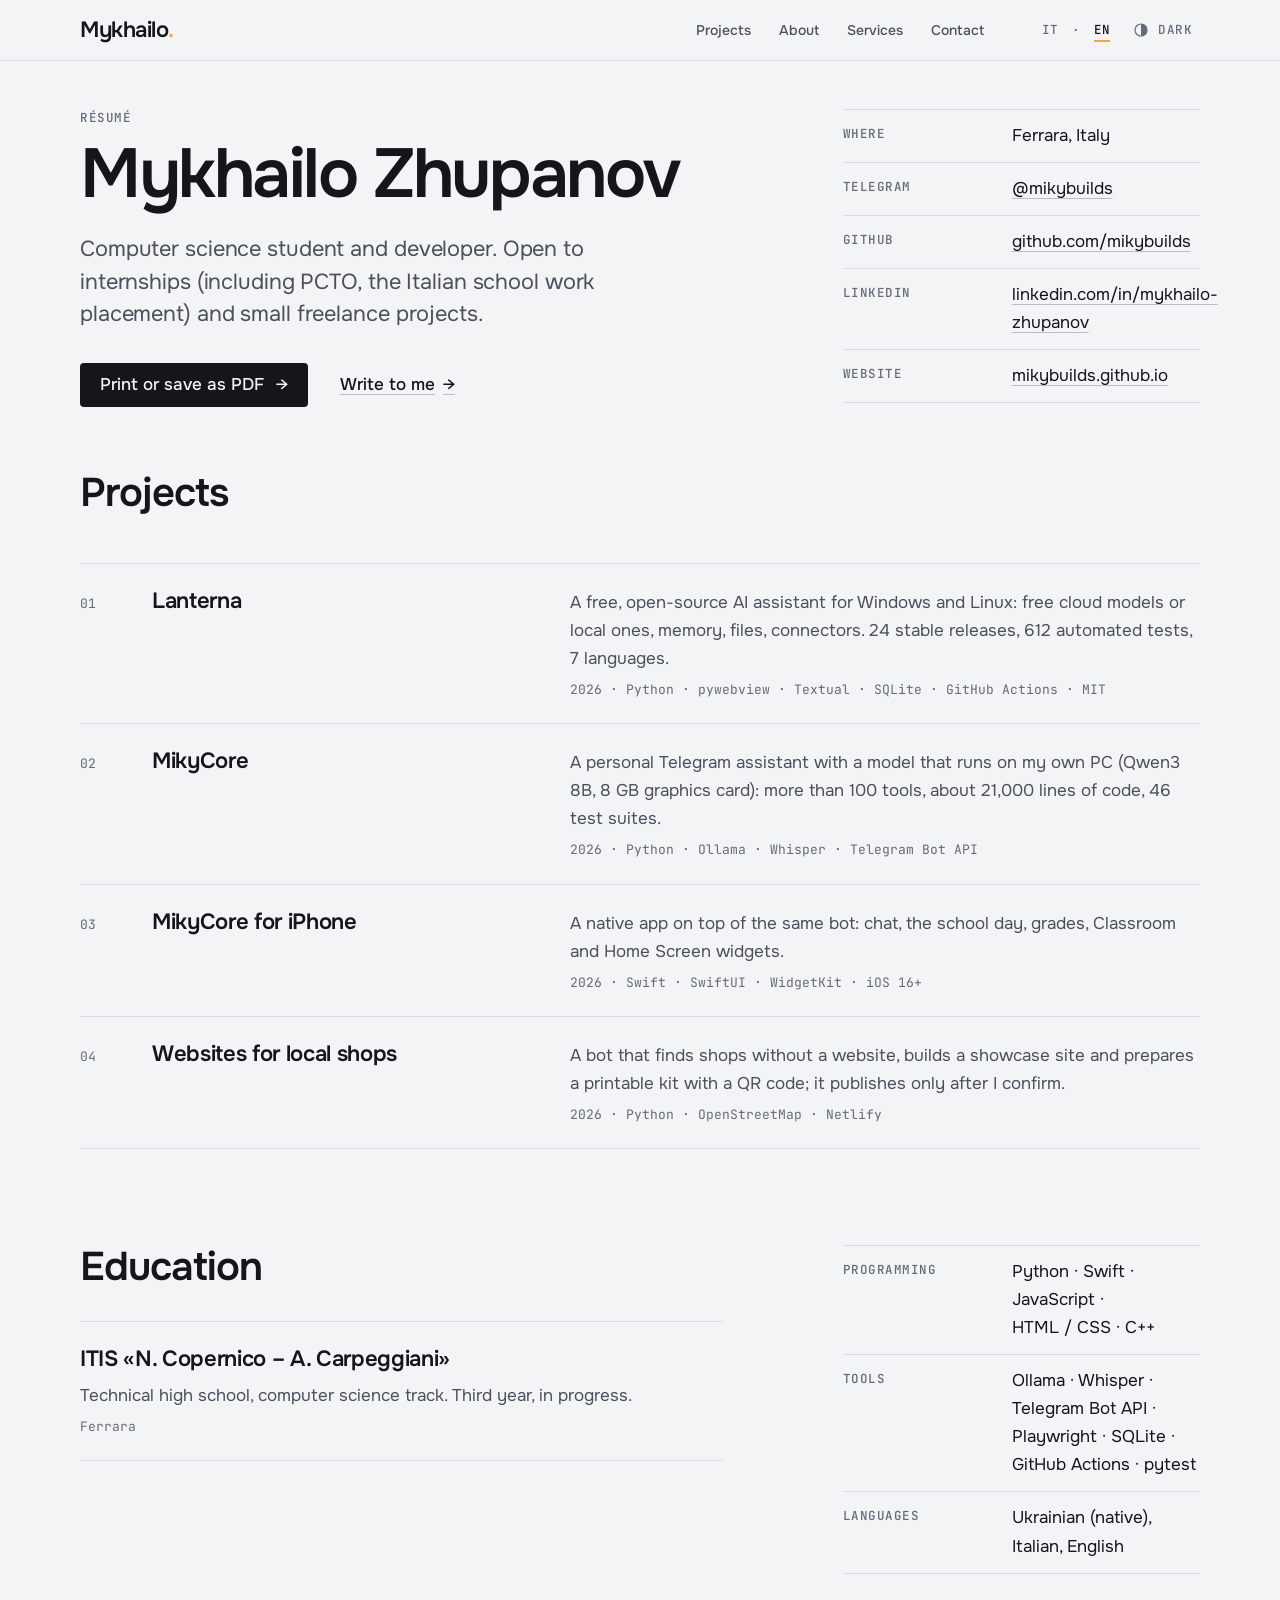
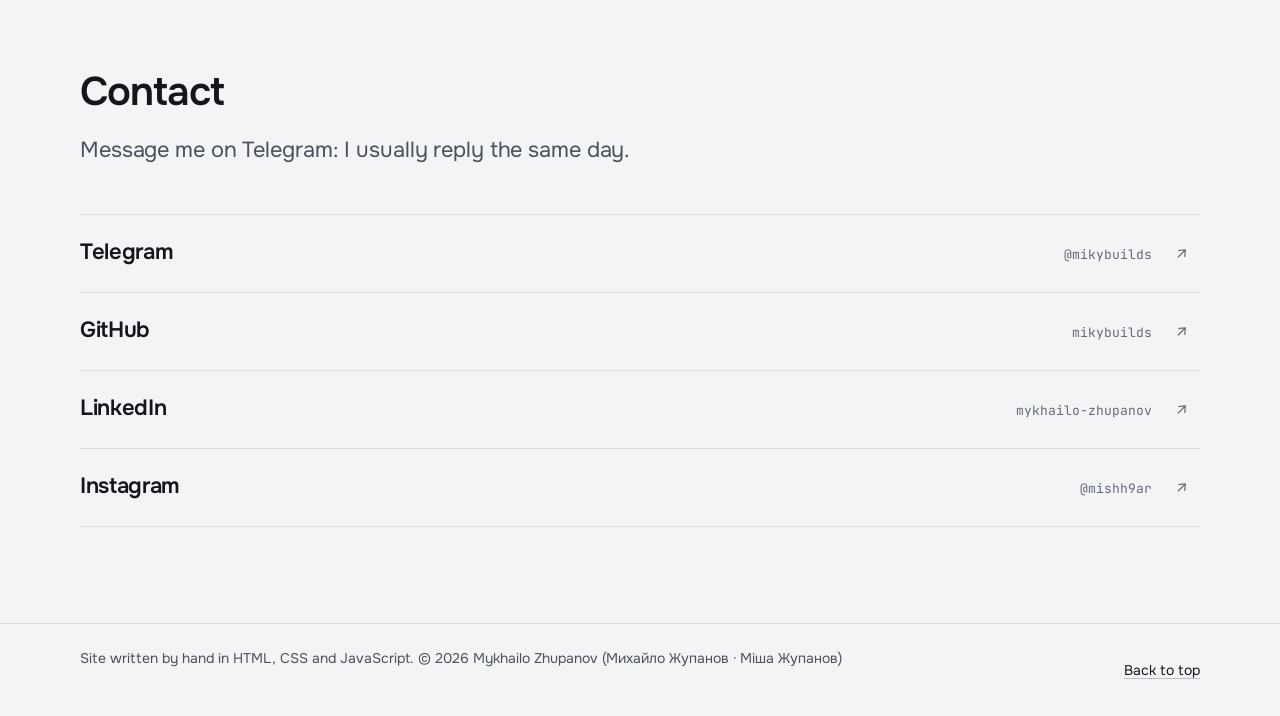
==== cv/index.html @ d5e89e4e "Add CV page and contact form" ====
<!doctype html>
<html lang="it">
<head>
  <meta charset="utf-8">
  <meta name="viewport" content="width=device-width, initial-scale=1">
  <title>Curriculum — Mykhailo Zhupanov</title>
  <meta name="description" content="Curriculum di Mykhailo Zhupanov (Михайло Жупанов): studente di un istituto tecnico (informatica) a Ferrara, sviluppatore di assistenti AI, bot Telegram, app iOS e siti web.">
  <meta name="author" content="Mykhailo Zhupanov (Михайло Жупанов)">
  <meta name="theme-color" content="#F3F4F6">
  <link rel="canonical" href="https://mikybuilds.github.io/cv/">
  <script type="application/ld+json">
  {"@context": "https://schema.org", "@type": "ProfilePage", "url": "https://mikybuilds.github.io/cv/", "mainEntity": {"@type": "Person", "name": "Mykhailo Zhupanov", "alternateName": ["Mikhail Zhupanov", "Misha Zhupanov", "Zhupanov Mykhailo", "Михайло Жупанов", "Міша Жупанов", "Миша Жупанов", "Жупанов Михайло", "mikybuilds"], "url": "https://mikybuilds.github.io/"}}
  </script>
  <meta name="color-scheme" content="light dark">
  <meta property="og:type" content="website">
  <meta property="og:title" content="Curriculum — Mykhailo Zhupanov">
  <meta property="og:description" content="Curriculum di Mykhailo Zhupanov (Михайло Жупанов): studente di un istituto tecnico (informatica) a Ferrara, sviluppatore di assistenti AI, bot Telegram, app iOS e siti web.">
  <meta property="og:image" content="https://mikybuilds.github.io/assets/og.png">
  <meta property="og:url" content="https://mikybuilds.github.io/cv/">
  <link rel="icon" href="data:image/svg+xml,%3Csvg xmlns='http://www.w3.org/2000/svg' viewBox='0 0 64 64'%3E%3Crect width='64' height='64' rx='8' fill='%2314161B'/%3E%3Cpath d='M13 47V18l12 17 12-17v29' fill='none' stroke='%23F3F4F6' stroke-width='6' stroke-linejoin='miter'/%3E%3Ccircle cx='51' cy='45' r='5' fill='%23F2A93B'/%3E%3C/svg%3E">
  <link rel="preconnect" href="https://fonts.googleapis.com">
  <link rel="preconnect" href="https://fonts.gstatic.com" crossorigin>
  <link href="https://fonts.googleapis.com/css2?family=JetBrains+Mono:wght@400;500&family=Onest:wght@400..600&display=swap" rel="stylesheet">
  <link rel="stylesheet" href="/tokens.css?v=22">
  <link rel="stylesheet" href="/base.css?v=22">
  <link rel="stylesheet" href="/components.css?v=22">
  <link rel="stylesheet" href="/pages.css?v=22">
  
  <script>(function(){var d=document.documentElement;d.classList.add("js");try{var t=localStorage.getItem("theme");if(t)d.dataset.theme=t}catch(e){}})();</script>
</head>
<body data-page="cv">
  <a class="skip" href="#main" data-i18n="skip">Vai al contenuto</a>
  

  <header class="site-head"><div class="wrap">
    <a class="brand" href="/">Mykhailo</a>
    <nav class="site-nav" aria-label="Menu">
      <a data-i18n="nav.projects" href="/#projects" data-sec="projects">Progetti</a>
      <a class="hide-m" data-i18n="nav.about" href="/#about" data-sec="about">Chi sono</a>
      <a class="hide-s" data-i18n="nav.services" href="/#services" data-sec="services">Servizi</a>
      <a data-i18n="nav.contact" href="/#contact" data-sec="contact">Contatti</a>
    </nav>
    <div class="tools">
      <div class="lang" role="group" aria-label="Lingua / Language"><button type="button" data-lang="it" aria-pressed="true">IT</button><span aria-hidden="true">·</span><button type="button" data-lang="en" aria-pressed="false">EN</button></div>
      <button id="theme" class="theme-btn" type="button" aria-label="Tema scuro"><svg viewBox="0 0 24 24" aria-hidden="true"><circle cx="12" cy="12" r="8"/><path class="half" d="M12 4a8 8 0 0 1 0 16z"/></svg><span class="t-label">Scuro</span></button>
    </div>
  </div></header>

  <main id="main">

    <section class="pagehead cv-head"><div class="wrap"><div class="split">
      <div class="split-main">
        <p class="label"><span data-i18n="cv.kind">Curriculum</span></p>
        <h1 class="display">Mykhailo Zhupanov</h1>
        <p class="lead" data-i18n="cv.lead">Studente di informatica e sviluppatore. Aperto a stage (anche PCTO) e a piccoli progetti su richiesta.</p>
        <p class="actions"><button class="btn" type="button" data-print><span data-i18n="cv.print">Stampa o salva in PDF</span><span class="arr" aria-hidden="true">→</span></button><a class="more" href="/#contact"><span data-i18n="cv.write">Scrivimi</span><span class="arr" aria-hidden="true">→</span></a></p>
      </div>
      <div class="split-aside"><dl class="facts"><div><dt class="label"><span data-i18n="cv.c1">Dove</span></dt><dd><span data-i18n="cv.c1v">Ferrara, Italia</span></dd></div><div><dt class="label">Telegram</dt><dd><a href="https://t.me/mikybuilds">@mikybuilds</a></dd></div><div><dt class="label">GitHub</dt><dd><a href="https://github.com/mikybuilds">github.com/mikybuilds</a></dd></div><div><dt class="label">LinkedIn</dt><dd><a href="https://www.linkedin.com/in/mykhailo-zhupanov/">linkedin.com/in/mykhailo-zhupanov</a></dd></div><div><dt class="label"><span data-i18n="cv.c5">Sito</span></dt><dd><a href="/">mikybuilds.github.io</a></dd></div></dl></div>
    </div></div></section>
    <section class="sec first" id="cv-projects"><div class="wrap">
      <div class="sec-head"><h2 class="h2" data-i18n="cv.ph">Progetti</h2></div>
      <div class="rows"><div class="row cv-row"><span class="row-no meta">01</span><h3 class="h3"><a href="/projects/lanterna/">Lanterna</a></h3><div class="row-text"><p data-i18n="cv.p1">Assistente AI gratuito e open source per Windows e Linux: modelli cloud gratuiti o locali, memoria, file, connettori. 24 rilasci stabili, 612 test automatici, 7 lingue.</p><p class="meta">2026 · Python · pywebview · Textual · SQLite · GitHub Actions · MIT</p></div></div><div class="row cv-row"><span class="row-no meta">02</span><h3 class="h3"><a href="/projects/mikycore/">MikyCore</a></h3><div class="row-text"><p data-i18n="cv.p2">Assistente personale su Telegram con un modello che gira sul mio PC (Qwen3 8B, scheda video da 8 GB): più di 100 strumenti, circa 21 000 righe di codice, 46 suite di test.</p><p class="meta">2026 · Python · Ollama · Whisper · Telegram Bot API</p></div></div><div class="row cv-row"><span class="row-no meta">03</span><h3 class="h3"><a href="/projects/ios/"><span data-i18n="cv.p3n">MikyCore per iPhone</span></a></h3><div class="row-text"><p data-i18n="cv.p3">App nativa che usa lo stesso bot: chat, giornata di scuola, voti, Classroom e widget sulla schermata Home.</p><p class="meta">2026 · Swift · SwiftUI · WidgetKit · iOS 16+</p></div></div><div class="row cv-row"><span class="row-no meta">04</span><h3 class="h3"><a href="/projects/sites/"><span data-i18n="cv.p4n">Siti per negozi locali</span></a></h3><div class="row-text"><p data-i18n="cv.p4">Un bot che trova attività senza sito, costruisce un sito vetrina e prepara un kit stampabile con codice QR; pubblica solo dopo la mia conferma.</p><p class="meta">2026 · Python · OpenStreetMap · Netlify</p></div></div></div>
    </div></section>
    <section class="sec" id="cv-more"><div class="wrap"><div class="split">
      <div class="split-main">
        <h2 class="h2" data-i18n="cv.eh">Istruzione</h2>
        <div class="rows mt-m">
          <div class="row noindex cv-row cv-edu"><h3 class="h3">ITIS «N. Copernico – A. Carpeggiani»</h3>
            <div class="row-text"><p data-i18n="cv.e1">Istituto tecnico, indirizzo informatica. Terzo anno, in corso.</p><p class="meta">Ferrara</p></div></div>
        </div>
      </div>
      <div class="split-aside">
        <dl class="facts">
          <div><dt class="label"><span data-i18n="cv.s1">Linguaggi</span></dt><dd>Python · Swift · JavaScript · HTML&nbsp;/&nbsp;CSS · C++</dd></div>
          <div><dt class="label"><span data-i18n="cv.s2">Strumenti</span></dt><dd>Ollama · Whisper · Telegram&nbsp;Bot&nbsp;API · Playwright · SQLite · GitHub&nbsp;Actions · pytest</dd></div>
          <div><dt class="label"><span data-i18n="cv.s3">Lingue</span></dt><dd><span data-i18n="cv.s3v">Ucraino (madrelingua), italiano, inglese</span></dd></div>
        </dl>
      </div>
    </div></div></section>
    <section class="sec" id="contact"><div class="wrap">
      <div class="sec-head"><h2 class="h2" data-i18n="ct.title">Contatti</h2><p class="lead" data-i18n="ct.lead">Scrivimi su Telegram: rispondo di solito in giornata.</p></div>
      <div class="contact-list" data-r><a class="contact-row" href="https://t.me/mikybuilds" target="_blank" rel="noopener"><span class="h3">Telegram</span><span class="meta">@mikybuilds</span><span class="arr" aria-hidden="true">↗</span></a><a class="contact-row" href="https://github.com/mikybuilds" target="_blank" rel="noopener"><span class="h3">GitHub</span><span class="meta">mikybuilds</span><span class="arr" aria-hidden="true">↗</span></a><a class="contact-row" href="https://www.linkedin.com/in/mykhailo-zhupanov/" target="_blank" rel="noopener"><span class="h3">LinkedIn</span><span class="meta">mykhailo-zhupanov</span><span class="arr" aria-hidden="true">↗</span></a><a class="contact-row" href="https://www.instagram.com/mishh9ar/" target="_blank" rel="noopener"><span class="h3">Instagram</span><span class="meta">@mishh9ar</span><span class="arr" aria-hidden="true">↗</span></a></div>
    </div></section>
  </main>

  <footer class="site-foot"><div class="wrap">
    <p class="small dim"><span data-i18n="foot">Sito scritto a mano in HTML, CSS e JavaScript.</span> © <span id="year">2026</span> Mykhailo Zhupanov <span lang="uk">(Михайло Жупанов · Міша Жупанов)</span></p>
    <a class="small" href="#main" data-i18n="totop">Torna su</a>
  </div></footer>
  <script>window.PAGE_EN = {"cv.print": "Print or save as PDF", "cv.write": "Write to me", "cv.kind": "Résumé", "cv.c1": "Where", "cv.c1v": "Ferrara, Italy", "cv.c5": "Website", "cv.lead": "Computer science student and developer. Open to internships (including PCTO, the Italian school work placement) and small freelance projects.", "cv.p1": "A free, open-source AI assistant for Windows and Linux: free cloud models or local ones, memory, files, connectors. 24 stable releases, 612 automated tests, 7 languages.", "cv.p2": "A personal Telegram assistant with a model that runs on my own PC (Qwen3 8B, 8 GB graphics card): more than 100 tools, about 21,000 lines of code, 46 test suites.", "cv.p3n": "MikyCore for iPhone", "cv.p3": "A native app on top of the same bot: chat, the school day, grades, Classroom and Home Screen widgets.", "cv.p4n": "Websites for local shops", "cv.p4": "A bot that finds shops without a website, builds a showcase site and prepares a printable kit with a QR code; it publishes only after I confirm.", "cv.ph": "Projects", "cv.eh": "Education", "cv.e1": "Technical high school, computer science track. Third year, in progress.", "cv.s1": "Programming", "cv.s2": "Tools", "cv.s3": "Languages", "cv.s3v": "Ukrainian (native), Italian, English", "cv.row": "CV", "cv.rowm": "one page, printable", "ct.lead": "Message me on Telegram: I usually reply the same day.", "ct.title": "Contact", "_title": "Résumé — Mykhailo Zhupanov", "_desc": "Résumé of Mykhailo Zhupanov: high-school computer science student in Ferrara, Italy; builds AI assistants, Telegram bots, iOS apps and websites.", "skip": "Skip to content", "nav.projects": "Projects", "nav.about": "About", "nav.services": "Services", "nav.contact": "Contact", "foot": "Site written by hand in HTML, CSS and JavaScript.", "totop": "Back to top"};</script>
  <script src="/site.js?v=22"></script>
</body>
</html>
---- tokens.css ----
/* Design tokens. The only place with raw colours and sizes. Rules: DESIGN_RULES.md sections 2-5, 8. */
:root {
  /* surfaces */
  --bg: #F3F4F6;
  --bg-2: #ECEEF1;
  --surface: #FFFFFF;
  /* lines */
  --line: #D9DCE2;
  --line-2: #B9BEC8;
  /* text */
  --ink: #14161B;
  --ink-2: #4A505C;
  --ink-3: #646B78;
  /* accent: amber */
  --accent: #F2A93B;
  --accent-ink: #8F5600;
  --on-accent: #14161B;
  /* states */
  --ok: #1F7A4D;
  --err: #B3261E;
  --focus: 0 0 0 2px var(--bg), 0 0 0 4px var(--ink);
  --sel: color-mix(in srgb, var(--accent) 35%, transparent);
  --frame-line: var(--line);

  /* type */
  --font-sans: "Onest", system-ui, -apple-system, "Segoe UI", Roboto, sans-serif;
  --font-mono: "JetBrains Mono", ui-monospace, "Cascadia Code", Consolas, monospace;

  /* spacing (4px base) */
  --s1: 4px; --s2: 8px; --s3: 12px; --s4: 16px; --s5: 24px; --s6: 32px; --s7: 48px; --s8: 64px; --s9: 96px; --s10: 128px;
  --gut: clamp(20px, 5vw, 48px);
  --wrap: 1120px;

  /* radii: only these two (plus 50% for the status dot) */
  --r-1: 4px;
  --r-2: 8px;

  /* motion */
  --t-fast: 120ms;
  --t-base: 200ms;
  --t-slow: 360ms;
  --ease: cubic-bezier(0.2, 0.7, 0.2, 1);

  color-scheme: light;
}

:root[data-theme="dark"] {
  --bg: #111317; --bg-2: #171A1F; --surface: #1B1F25;
  --line: #272B33; --line-2: #3A404B;
  --ink: #E8EAEE; --ink-2: #B2B8C2; --ink-3: #8A919E;
  --accent: #F5B544; --accent-ink: #F5B544; --on-accent: #14161B;
  --ok: #5FD5A0; --err: #FF8A80;
  --frame-line: var(--line-2);
  color-scheme: dark;
}
@media (prefers-color-scheme: dark) {
  :root:not([data-theme="light"]) {
    --bg: #111317; --bg-2: #171A1F; --surface: #1B1F25;
    --line: #272B33; --line-2: #3A404B;
    --ink: #E8EAEE; --ink-2: #B2B8C2; --ink-3: #8A919E;
    --accent: #F5B544; --accent-ink: #F5B544; --on-accent: #14161B;
    --ok: #5FD5A0; --err: #FF8A80;
    --frame-line: var(--line-2);
    color-scheme: dark;
  }
}
---- base.css ----
/* Reset, type scale, links, focus, selection, page transitions. Uses tokens.css only. */
@view-transition { navigation: auto; }
::view-transition-old(root), ::view-transition-new(root) { animation-duration: var(--t-base); animation-timing-function: var(--ease); }

*, *::before, *::after { box-sizing: border-box; }
html { -webkit-text-size-adjust: 100%; text-size-adjust: 100%; scroll-padding-top: 76px; }
body { margin: 0; background: var(--bg); color: var(--ink); font: 400 17px/1.65 var(--font-sans); -webkit-font-smoothing: antialiased; text-rendering: optimizeLegibility; overflow-x: clip; }
img, svg { max-width: 100%; }
h1, h2, h3, h4, p, dl, dd, ol, ul, figure { margin: 0; }
ol, ul { padding: 0; list-style: none; }
button { font: inherit; color: inherit; background: none; border: 0; padding: 0; cursor: pointer; }
::selection { background: var(--sel); }

a { color: inherit; text-decoration: underline; text-decoration-thickness: 1px; text-underline-offset: 0.22em; text-decoration-color: var(--line-2); transition: text-decoration-color var(--t-fast), text-decoration-thickness var(--t-fast), color var(--t-fast); }
a:hover { color: var(--accent-ink); text-decoration-thickness: 2px; text-decoration-color: currentColor; }
:focus-visible { outline: none; box-shadow: var(--focus); border-radius: var(--r-1); }
.skip { position: absolute; left: -999px; top: var(--s2); z-index: 60; background: var(--ink); color: var(--bg); padding: var(--s2) var(--s4); border-radius: var(--r-1); }
.skip:focus { left: var(--s3); }

/* type scale (the only sizes) */
.display { font: 600 clamp(40px, 5.4vw, 72px)/1.02 var(--font-sans); letter-spacing: -0.035em; text-wrap: balance; }
.h2 { font: 600 clamp(28px, 3.2vw, 40px)/1.1 var(--font-sans); letter-spacing: -0.025em; text-wrap: balance; }
.h3 { font: 600 22px/1.25 var(--font-sans); letter-spacing: -0.015em; }
.lead { font: 400 clamp(19px, 1.7vw, 22px)/1.5 var(--font-sans); letter-spacing: -0.005em; color: var(--ink-2); max-width: 40ch; text-wrap: pretty; }
.lead.wide { max-width: 56ch; }
.body { max-width: 64ch; text-wrap: pretty; }
.body + .body { margin-top: var(--s4); }
.small { font-size: 14px; line-height: 1.5; }
.label { font: 500 12.5px/1.4 var(--font-mono); letter-spacing: 0.04em; text-transform: uppercase; color: var(--ink-3); }
.meta { font: 400 13px/1.4 var(--font-mono); color: var(--ink-3); }
.dim { color: var(--ink-2); }
.num { font-variant-numeric: tabular-nums; }

@media (prefers-reduced-motion: no-preference) { html { scroll-behavior: smooth; } }
@media (prefers-reduced-motion: reduce) {
  *, *::before, *::after { animation-duration: 0.01ms !important; animation-iteration-count: 1 !important; transition-duration: 0.01ms !important; scroll-behavior: auto !important; }
  ::view-transition-group(*), ::view-transition-old(*), ::view-transition-new(*) { animation: none !important; }
}
---- components.css ----
/* Components. Radii 4/8 only, no shadows, no gradients, no blur. Rules: DESIGN_RULES.md section 6. */

/* ---------- layout ---------- */
.wrap { max-width: calc(var(--wrap) + 2 * var(--gut)); margin-inline: auto; padding-inline: var(--gut); }
.grid { display: grid; grid-template-columns: repeat(12, minmax(0, 1fr)); column-gap: 24px; }
.sec { padding-top: var(--s9); }
.sec:last-of-type { padding-bottom: var(--s9); }
.sec-head { display: grid; gap: var(--s3); margin-bottom: var(--s7); justify-items: start; }
.sec-head .lead { margin-top: var(--s2); }
.sec-head.tight { margin-bottom: var(--s6); }

/* ---------- site header (one component on every page) ---------- */
.site-head { position: sticky; top: 0; z-index: 30; background: var(--bg); border-bottom: 1px solid var(--line); }
.site-head .wrap { display: flex; align-items: center; gap: var(--s6); height: 60px; }
.brand { display: inline-flex; align-items: center; min-height: 44px; font: 600 22px/1 var(--font-sans); letter-spacing: -0.02em; text-decoration: none; color: var(--ink); }
.brand::after { content: "."; color: var(--accent); }
.brand:hover { color: var(--ink); text-decoration: none; }
.site-nav { display: flex; gap: var(--s1); margin-left: auto; }
.site-nav a { position: relative; display: flex; align-items: center; height: 60px; padding: 0 var(--s3); font: 500 14px/1 var(--font-sans); color: var(--ink-2); text-decoration: none; transition: color var(--t-fast); border-radius: 0; }
.site-nav a::after { content: ""; position: absolute; left: 0; right: 0; bottom: 0; height: 2px; background: transparent; transition: background-color var(--t-fast); }
.site-nav a:hover, .site-nav a[aria-current] { color: var(--ink); }
.site-nav a[aria-current]::after { background: var(--accent); }
.tools { display: flex; align-items: center; }
.lang { display: flex; align-items: center; font: 500 12.5px/1 var(--font-mono); letter-spacing: 0.04em; color: var(--ink-3); }
.lang button { min-height: 44px; min-width: 44px; padding: 0 var(--s2); color: var(--ink-3); text-transform: uppercase; text-underline-offset: 0.45em; }
.lang button:hover { color: var(--ink); }
.lang button[aria-pressed="true"] { color: var(--ink); text-decoration: underline; text-decoration-thickness: 2px; text-decoration-color: var(--accent); }
.theme-btn { display: inline-flex; align-items: center; justify-content: center; gap: var(--s2); min-height: 44px; min-width: 44px; padding: 0 var(--s2); font: 500 12.5px/1 var(--font-mono); letter-spacing: 0.04em; text-transform: uppercase; color: var(--ink-3); }
.theme-btn:hover { color: var(--ink); }
.theme-btn svg { width: 18px; height: 18px; fill: none; stroke: currentColor; stroke-width: 1.6; }
.theme-btn svg .half { fill: currentColor; stroke: none; }
.theme-btn .t-label { display: none; }

/* ---------- buttons and links ---------- */
.btn { display: inline-flex; align-items: center; gap: var(--s3); min-height: 44px; padding: 0 20px; border-radius: var(--r-1); background: var(--ink); color: var(--bg); font: 500 17px/1 var(--font-sans); text-decoration: none; transition: opacity var(--t-fast); }
.btn:hover { color: var(--bg); opacity: 0.88; text-decoration: none; }
.btn .arr, .more .arr { display: inline-block; transition: transform var(--t-fast) var(--ease); }
.btn:hover .arr, .more:hover .arr { transform: translateX(4px); }
.more { display: inline-flex; align-items: center; gap: var(--s2); min-height: 44px; font-weight: 500; }
.actions { display: flex; flex-wrap: wrap; align-items: center; gap: var(--s2) var(--s6); }

/* ---------- index table (projects, related projects) ---------- */
.index-row { display: grid; grid-template-columns: 48px minmax(0, 1.05fr) minmax(0, 2fr) minmax(0, 1.1fr) 120px; column-gap: var(--s5); align-items: baseline; }
.index { margin-top: var(--s4); }
.index-row { position: relative; padding: var(--s5) 0; border-top: 1px solid var(--line); color: inherit; text-decoration: none; }
.index-row:last-child { border-bottom: 1px solid var(--line); }
.index-row:hover { color: inherit; text-decoration: none; }
/* the hover background sits under the whole row (its own stacking context), so no text can end up behind it */
.index-row, .contact-row { isolation: isolate; }
.index-row::before, .contact-row::before { content: ""; position: absolute; z-index: -1; inset: -1px calc(-1 * var(--s4)) 0; background: var(--bg-2); opacity: 0; transition: opacity var(--t-fast); }
.index-row:hover::before, .index-row:focus-visible::before, .contact-row:hover::before, .contact-row:focus-visible::before { opacity: 1; }
.row-title { view-transition-class: none; }
.row-desc { color: var(--ink-2); }
.row-meta { display: contents; }
.row-s { display: flex; align-items: baseline; justify-content: space-between; gap: var(--s3); }
.row-s .arr, .contact-row .arr { display: inline-block; color: var(--ink-3); transition: transform var(--t-fast) var(--ease), color var(--t-fast); }
.index-row:hover .arr, .contact-row:hover .arr { transform: translateX(4px); color: var(--ink); }
.dot { display: inline-block; width: 8px; height: 8px; border-radius: 50%; background: var(--accent); margin-right: var(--s2); vertical-align: 1px; }

/* ruled rows: services, features, process notes */
.rows { border-bottom: 1px solid var(--line); }
.row { display: grid; grid-template-columns: 48px minmax(0, 1fr) minmax(0, 1.6fr); column-gap: var(--s5); align-items: baseline; padding: var(--s5) 0; border-top: 1px solid var(--line); }
.row .row-text { color: var(--ink-2); }
.row.noindex { grid-template-columns: minmax(0, 1fr) minmax(0, 1.6fr); }

/* facts: label / value, one hairline per row */
.facts { border-bottom: 1px solid var(--line); }
.facts > div { display: grid; grid-template-columns: minmax(0, 9em) minmax(0, 1fr); gap: var(--s4); padding: var(--s3) 0; border-top: 1px solid var(--line); }
.facts dt { padding-top: 3px; }
.facts dd { margin: 0; }
.facts dd .num { font-weight: 500; }

/* numbered steps */
.steps { display: grid; grid-template-columns: repeat(3, minmax(0, 1fr)); gap: var(--s5); counter-reset: st; }
.steps.four { grid-template-columns: repeat(4, minmax(0, 1fr)); }
.steps li { counter-increment: st; border-top: 1px solid var(--ink); padding-top: var(--s4); }
.steps li::before { content: "0" counter(st); display: block; margin-bottom: var(--s3); font: 500 12.5px/1 var(--font-mono); letter-spacing: 0.04em; color: var(--ink-3); }
.steps b { display: block; margin-bottom: var(--s2); font: 600 22px/1.25 var(--font-sans); letter-spacing: -0.015em; }
.steps span { display: block; color: var(--ink-2); font-size: 14px; line-height: 1.5; }

/* ---------- figures: flat, hairline frame, numbered caption ---------- */
.figure { display: block; }
.frame { border: 1px solid var(--frame-line); border-radius: var(--r-2); overflow: hidden; background: var(--surface); }
.frame > img { display: block; width: 100%; height: auto; }
.figure figcaption { margin-top: var(--s3); }

/* a real app screen shown flat (390 x 844 design px, scaled) */
.shot { --k: 0.62; position: relative; flex: none; width: calc(390px * var(--k)); height: calc(844px * var(--k)); border: 1px solid var(--frame-line); border-radius: var(--r-2); overflow: hidden; background: var(--surface); }
.shot .screen { position: absolute; left: 0; top: 0; width: 390px; height: 844px; transform: scale(var(--k)); transform-origin: 0 0; overflow: hidden; }
.screen { --display: var(--font-sans); --body: var(--font-sans); font-family: var(--font-sans); -webkit-text-size-adjust: none; text-size-adjust: none; }
.strip { display: flex; gap: var(--s5); overflow-x: auto; padding-bottom: var(--s4); scroll-snap-type: x proximity; scrollbar-width: thin; scrollbar-color: var(--line-2) transparent; }
.strip figure { flex: none; scroll-snap-align: start; }
.strip figcaption { max-width: calc(390px * var(--k, 0.62)); }
.strip figcaption b { display: block; margin-bottom: var(--s1); color: var(--ink); font: 600 14px/1.3 var(--font-sans); }

/* screenshot viewer */
.tabs { display: flex; flex-wrap: wrap; gap: var(--s5); margin-bottom: var(--s4); border-bottom: 1px solid var(--line); }
.tabs button { margin-bottom: -1px; min-height: 44px; min-width: 44px; padding: 2px 0 0; font: 500 12.5px/1 var(--font-mono); letter-spacing: 0.04em; text-transform: uppercase; color: var(--ink-3); border-bottom: 2px solid transparent; transition: color var(--t-fast), border-color var(--t-fast); border-radius: 0; }
.tabs button:hover { color: var(--ink); }
.tabs button[aria-selected="true"] { color: var(--ink); border-bottom-color: var(--accent); }
.stack { position: relative; aspect-ratio: 1120 / 760; background: var(--surface); }
.stack .pane { position: absolute; inset: 0; opacity: 0; transition: opacity var(--t-base) var(--ease); }
.stack .pane.on { opacity: 1; }
.stack img { position: absolute; inset: 0; width: 100%; height: 100%; object-fit: contain; }
/* the app's own screenshots follow the site theme: light shots on the light page, dark on the dark one */
.t-dark { display: none; }
:root[data-theme="dark"] .t-dark { display: block; }
:root[data-theme="dark"] .t-light { display: none; }
@media (prefers-color-scheme: dark) {
  :root:not([data-theme="light"]) .t-dark { display: block; }
  :root:not([data-theme="light"]) .t-light { display: none; }
}
.v-cap[hidden] { display: none; }

/* release log: version, date, title */
.rel { border-bottom: 1px solid var(--line); }
.rel-row { display: grid; grid-template-columns: 88px 112px minmax(0, 1fr); column-gap: var(--s5); align-items: baseline; padding: var(--s3) 0; border-top: 1px solid var(--line); }
.rel-row .meta:first-child { color: var(--ink); }

/* command blocks */
.code { position: relative; min-height: 48px; border: 1px solid var(--line); border-radius: var(--r-1); background: var(--surface); }
.code + .code { margin-top: var(--s3); }
.code code { display: block; padding: 11px 96px 11px var(--s4); font: 400 13px/1.6 var(--font-mono); white-space: pre-wrap; word-break: break-all; color: var(--ink); }
.code button { position: absolute; top: 1px; right: 1px; min-height: 44px; padding: 0 var(--s3); font: 500 12.5px/1 var(--font-mono); letter-spacing: 0.04em; text-transform: uppercase; color: var(--ink-3); }
.code button:hover { color: var(--ink); }
.code button .c-b { display: none; }
.code button.ok { color: var(--ok); }
.code button.ok .c-a { display: none; }
.code button.ok .c-b { display: inline; }

/* form: labels always visible, 44 px fields */
.form { display: grid; gap: var(--s4); max-width: 640px; margin-top: var(--s8); }
.form .h3 { margin-bottom: var(--s2); }
.field { display: grid; gap: var(--s2); }
.field input, .field textarea { width: 100%; min-height: 44px; padding: 10px var(--s3); border: 1px solid var(--line-2); border-radius: var(--r-1); background: var(--surface); color: var(--ink); font: 400 17px/1.5 var(--font-sans); }
.field textarea { resize: vertical; min-height: 140px; }
.field input:focus-visible, .field textarea:focus-visible { box-shadow: var(--focus); }
.field.bad input, .field.bad textarea { border-color: var(--err); }
.field-err { color: var(--err); }
.form .hp { position: absolute; left: -9999px; width: 1px; height: 1px; opacity: 0; }
.form-note.ok { color: var(--ok); }
.form-note.err { color: var(--err); }
.btn[disabled] { opacity: 0.45; cursor: not-allowed; }

/* contact rows */
.contact-list { border-bottom: 1px solid var(--line); }
.contact-row { position: relative; display: grid; grid-template-columns: minmax(0, 1fr) auto 24px; column-gap: var(--s5); align-items: baseline; padding: var(--s5) 0; border-top: 1px solid var(--line); color: inherit; text-decoration: none; }
.contact-row:hover { color: inherit; text-decoration: none; }

/* project index with a fixed plate: the table on the left, one specimen plate on the right (wide screens) */
.index-layout { display: block; margin-top: var(--s4); }
.index-layout .index { margin-top: 0; }
.stage { display: none; }
.plate { margin: 0; }
.plate-frame { container-type: size; position: relative; aspect-ratio: 4 / 5; display: grid; place-items: center; border: 1px solid var(--frame-line); border-radius: var(--r-2); background: var(--bg-2); overflow: hidden; }
.plate-frame img { grid-area: 1 / 1; display: block; border: 1px solid var(--frame-line); border-radius: var(--r-1); background: var(--surface); clip-path: inset(100% 0 0 0); }
.plate-frame img.portrait { height: calc(100cqh - 56px); width: auto; }
.plate-frame img.landscape { width: calc(100cqw - 56px); height: auto; }
.plate-frame img.cur, .plate-frame img.leaving { clip-path: inset(0); }
.plate-frame img.cur { z-index: 2; }
.plate-frame img.leaving { z-index: 1; }
.plate figcaption { display: flex; justify-content: space-between; gap: var(--s4); margin-top: var(--s3); }
.index-row.active::after { content: ""; position: absolute; left: calc(-1 * var(--s4)); top: -1px; bottom: 0; width: 2px; background: var(--accent); }

/* footer */
.site-foot { border-top: 1px solid var(--line); padding: var(--s5) 0; }
.site-foot a { display: inline-flex; align-items: center; min-height: 44px; }
.site-foot .wrap { display: flex; flex-wrap: wrap; justify-content: space-between; gap: var(--s3) var(--s5); }

/* ---------- motion ---------- */
.js [data-r] { opacity: 0; transform: translateY(8px); transition: opacity var(--t-slow) var(--ease) var(--d, 0ms), transform var(--t-slow) var(--ease) var(--d, 0ms); }
.js [data-r].in { opacity: 1; transform: none; }
.js .display:not(.ready) { visibility: hidden; animation: failshow 0s 2s forwards; }
@keyframes failshow { to { visibility: visible; } }
.wm { display: inline-block; overflow: hidden; vertical-align: top; padding-bottom: 0.14em; margin-bottom: -0.14em; }
.w { display: inline-block; transform: translateY(110%); animation: wordup var(--t-slow) var(--ease) forwards; animation-delay: calc(var(--i) * 25ms); }
@keyframes wordup { to { transform: none; } }

/* ---------- responsive ---------- */
@media (min-width: 760px) {
  .theme-btn .t-label { display: inline; }
}
@media (min-width: 1100px) {
  .index-layout { display: grid; grid-template-columns: repeat(12, minmax(0, 1fr)); column-gap: 24px; align-items: start; }
  .index-layout .index { grid-column: 1 / 9; }
  .stage { display: block; grid-column: 9 / 13; position: sticky; top: 92px; }
  .index-layout .index-row { grid-template-columns: 40px minmax(0, 0.85fr) minmax(0, 1.7fr); grid-template-areas: "n t d" "n t m"; row-gap: var(--s2); }
  .index-layout .row-no { grid-area: n; } .index-layout .row-title { grid-area: t; } .index-layout .row-desc { grid-area: d; }
  .index-layout .row-meta { grid-area: m; display: flex; flex-wrap: wrap; align-items: baseline; gap: var(--s2) var(--s4); }
  .index-layout .row-k { display: block; }
  .index-layout .row-s { justify-content: flex-start; gap: var(--s4); }
}
@media (max-width: 1099px) {
  .index-row { grid-template-columns: 48px minmax(0, 1fr) minmax(0, 2fr); grid-template-areas: "n t d" "n t s"; row-gap: var(--s2); }
  .index-row .row-no { grid-area: n; } .row-title { grid-area: t; } .row-desc { grid-area: d; } .row-k { display: none; } .row-s { grid-area: s; justify-content: flex-start; gap: var(--s5); }
  .steps.four { grid-template-columns: repeat(2, minmax(0, 1fr)); }
}
@media (max-width: 759px) {
  .sec { padding-top: var(--s8); }
  .sec:last-of-type { padding-bottom: var(--s8); }
  .sec-head { margin-bottom: var(--s6); }
  .site-head .wrap { gap: var(--s3); }
  .brand { font-size: 17px; }
  .site-nav { gap: 0; }
  .site-nav a { padding: 0 var(--s2); }
  .site-nav .hide-m { display: none; }
  .lang button { min-width: 32px; padding: 0 var(--s1); }
  .theme-btn { min-width: 40px; padding: 0 var(--s1); }
  .index-row { grid-template-columns: 32px minmax(0, 1fr); grid-template-areas: "n t" ". d" ". m"; padding: var(--s4) 0; }
  .row-meta { grid-area: m; display: flex; flex-wrap: wrap; gap: var(--s2) var(--s4); }
  .row-k { display: block; }
  .row-s { justify-content: flex-start; }
  .row-s .arr { display: none; }
  .row { grid-template-columns: 32px minmax(0, 1fr); padding: var(--s4) 0; row-gap: var(--s2); }
  .row .row-text { grid-column: 2; }
  .row.noindex { grid-template-columns: minmax(0, 1fr); }
  .row.noindex .row-text { grid-column: 1; }
  .steps, .steps.four { grid-template-columns: 1fr; }
  .facts > div { grid-template-columns: 1fr; gap: var(--s1); }
  .contact-row { grid-template-columns: minmax(0, 1fr) 24px; row-gap: var(--s1); padding: var(--s4) 0; }
  .contact-row .meta { grid-column: 1; grid-row: 2; }
  .contact-row .arr { grid-column: 2; grid-row: 1; }
  .tabs { gap: var(--s4); }
  .rel-row { grid-template-columns: auto minmax(0, 1fr); row-gap: var(--s1); }
  .rel-row .rel-t { grid-column: 1 / -1; }
  .code code { padding-right: var(--s4); padding-bottom: 52px; }
  .code button { top: auto; bottom: 1px; }
}
@media (max-width: 479px) {
  .site-nav .hide-s { display: none; }
  /* four tab names don't fit one row in Italian: two columns, each tab on its own hairline, instead of one orphaned tab */
  .tabs { display: grid; grid-template-columns: repeat(2, minmax(0, 1fr)); gap: 0 var(--s4); border-bottom: 0; }
  .tabs button { margin-bottom: 0; padding: 2px 0 1px; text-align: left; border-bottom: 1px solid var(--line); }
  .tabs button[aria-selected="true"] { padding-bottom: 0; border-bottom-width: 2px; }
}
@media (max-width: 379px) {
  .site-head .wrap { gap: var(--s2); }
  .site-nav a { padding: 0 6px; }
}
@media (hover: none) {
  .index-row:hover::before, .contact-row:hover::before { opacity: 0; }
}
@media (prefers-reduced-motion: reduce) {
  .js [data-r] { opacity: 1; transform: none; }
  .w { transform: none; animation: none; }
  .js .display:not(.ready) { visibility: visible; }
}
---- pages.css ----
/* Page-level composition: intro, split blocks, project page heads, sample figures. Components live in components.css. */

/* home intro */
.intro { padding-top: var(--s7); padding-bottom: var(--s7); }
.intro .display { margin-top: var(--s3); max-width: 14em; }
.intro .lead { margin-top: var(--s5); }
.intro .actions { margin-top: var(--s6); }
.sec.first { padding-top: 0; }

/* split block: text 1-7, facts / figure 9-12 */
.split { display: grid; grid-template-columns: repeat(12, minmax(0, 1fr)); column-gap: 24px; row-gap: var(--s7); align-items: start; }
.split-main { grid-column: 1 / 8; min-width: 0; }
.split-aside { grid-column: 9 / 13; min-width: 0; }
.split-wide { grid-column: 1 / 13; min-width: 0; }
.split-main > * + * { margin-top: var(--s5); }
.split-main > .label + .h2 { margin-top: var(--s3); }
.split-main > .h2 + .lead { margin-top: var(--s4); }
.split-main > .actions { margin-top: var(--s6); }

/* project page head */
.pagehead { padding-top: var(--s7); padding-bottom: var(--s8); }
.crumb { display: inline-flex; align-items: center; gap: var(--s2); min-height: 44px; margin-left: calc(-1 * var(--s1)); padding-inline: var(--s1); text-decoration: none; }
.crumb:hover { color: var(--ink); text-decoration: underline; text-decoration-color: var(--accent); text-decoration-thickness: 2px; }
.pagehead .display { margin-top: var(--s3); }
.pagehead .lead { margin-top: var(--s5); }
.pagehead .actions { margin-top: var(--s6); }
.pagehead .split { row-gap: var(--s6); }

/* sample website figure (what the bot builds). Colours here belong to the sample, not to the site. */
.sample { border: 1px solid var(--frame-line); border-radius: var(--r-2); overflow: hidden; background: #fff; color: #14161B; }
.sample-bar { padding: 9px 14px; background: #ECEEF1; border-bottom: 1px solid #D9DCE2; font: 400 12px/1.4 var(--font-mono); color: #646B78; }
.sample-hero { padding: 36px 32px; background: #12372D; color: #F3F4F6; }
.sample-hero b { display: block; margin-bottom: 8px; font: 600 30px/1.1 var(--font-sans); letter-spacing: -0.02em; }
.sample-hero span { display: block; margin-bottom: 18px; font-size: 15px; opacity: 0.86; }
.sample-hero em { display: inline-block; padding: 9px 16px; border-radius: var(--r-1); background: #F3F4F6; color: #12372D; font: 500 14px/1 var(--font-sans); font-style: normal; }
.sample-row { display: grid; grid-template-columns: repeat(3, 1fr); gap: 12px; padding: 20px 32px 32px; }
.sample-row i { display: block; height: 76px; border-radius: var(--r-1); background: #ECEEF1; }
.kit { padding: 20px; border: 1px solid var(--frame-line); border-radius: var(--r-1); background: #fff; color: #14161B; }
.kit b { display: block; font: 600 16px/1.2 var(--font-sans); }
.kit small { display: block; margin: 4px 0 14px; font: 400 12px/1.4 var(--font-mono); color: #646B78; }
.kit .qr { display: block; width: 120px; height: 120px; }
.sites-figs { display: grid; grid-template-columns: repeat(12, minmax(0, 1fr)); column-gap: 24px; row-gap: var(--s6); align-items: start; }
.sites-figs .f-sample { grid-column: 1 / 9; }
.sites-figs .f-kit { grid-column: 10 / 13; }

/* spacing helpers that carry a meaning */
.subhead { margin-top: var(--s9); margin-bottom: var(--s5); }
.actions.after { margin-top: var(--s7); }
.actions.after-s { margin-top: var(--s5); }
.mt-m { margin-top: var(--s6); }
.rows.tight .row { grid-template-columns: 48px minmax(0, 1fr); row-gap: var(--s2); }
.rows.tight .row .row-text { grid-column: 2; }
.row-text ol { padding-left: 1.2em; list-style: decimal; display: grid; gap: var(--s2); }
.code-wrap { margin: var(--s4) 0; }

/* narrower screens */
@media (max-width: 1099px) {
  .split-main { grid-column: 1 / 13; }
  .split-aside { grid-column: 1 / 13; }
  .sites-figs .f-sample { grid-column: 1 / 13; }
  .sites-figs .f-kit { grid-column: 1 / 7; }
}
@media (max-width: 759px) {
  .intro { padding-top: var(--s7); padding-bottom: var(--s7); }
  .pagehead { padding-top: var(--s5); padding-bottom: var(--s7); }
  .split, .sites-figs { row-gap: var(--s5); }
  .sites-figs .f-kit { grid-column: 1 / 13; }
  .sample-hero { padding: 24px 20px; }
  .sample-row { padding: 16px 20px 20px; }
}

/* CV page */
.cv-row .row-text > p + p { margin-top: var(--s2); }
.cv-row .h3 a { text-decoration: none; }
.cv-row .h3 a:hover { text-decoration: underline; text-decoration-thickness: 2px; }
.cv-edu.row.noindex { grid-template-columns: minmax(0, 1fr); row-gap: var(--s2); }
.cv-edu .row-text { grid-column: 1; }
/* 44px hit area on inline links without changing the line box */
.cv-head .facts dd a { display: inline-block; padding-block: 12px; margin-block: -12px; }
.cv-row .h3 a { display: inline-block; padding-block: 9px; margin-block: -9px; }

/* printing (the CV is made to be saved as a one-page PDF) */
@media print {
  @page { size: A4; margin: 14mm 15mm; }
  :root, :root[data-theme="dark"], :root:not([data-theme="light"]) { --bg: #FFFFFF; --bg-2: #FFFFFF; --surface: #FFFFFF; --line: #C9CDD4; --line-2: #9AA0AB; --ink: #14161B; --ink-2: #33373F; --ink-3: #555B66; --accent: #F2A93B; --accent-ink: #14161B; color-scheme: light; }
  body { font-size: 10pt; line-height: 1.45; }
  .site-head, .site-foot, .skip, .actions, #contact, #more, .preview, .stage { display: none !important; }
  .js [data-r] { opacity: 1 !important; transform: none !important; }
  .w { transform: none !important; animation: none !important; }
  .js .display:not(.ready) { visibility: visible !important; }
  a { color: inherit; text-decoration: none; }
  .wrap { max-width: none; padding-inline: 0; }
  .pagehead { padding: 0 0 12pt; }
  .display { font-size: 26pt; letter-spacing: -0.02em; }
  .lead { font-size: 11.5pt; max-width: none; margin-top: 6pt; }
  .h2 { font-size: 13pt; }
  .h3 { font-size: 11pt; }
  .label { font-size: 7.5pt; }
  .meta { font-size: 8pt; }
  .sec { padding-top: 14pt; }
  .sec:last-of-type { padding-bottom: 0; }
  .sec-head { margin-bottom: 6pt; }
  .split { display: grid; grid-template-columns: minmax(0, 1.55fr) minmax(0, 1fr); column-gap: 18pt; row-gap: 8pt; }
  .split-main, .split-aside { grid-column: auto; }
  .row, .row.noindex { padding: 7pt 0; column-gap: 12pt; break-inside: avoid; }
  .row { grid-template-columns: 22pt minmax(0, 0.8fr) minmax(0, 2fr); }
  .row.noindex { grid-template-columns: minmax(0, 1fr); row-gap: 2pt; }
  .row .row-text, .row.noindex .row-text { grid-column: auto; }
  .cv-row .row-text > p + p { margin-top: 2pt; }
  .contact-row, .index-row { break-inside: avoid; }
  .facts > div { padding: 5pt 0; grid-template-columns: minmax(0, 7em) minmax(0, 1fr); gap: 8pt; }
  .mt-m { margin-top: 6pt; }
}
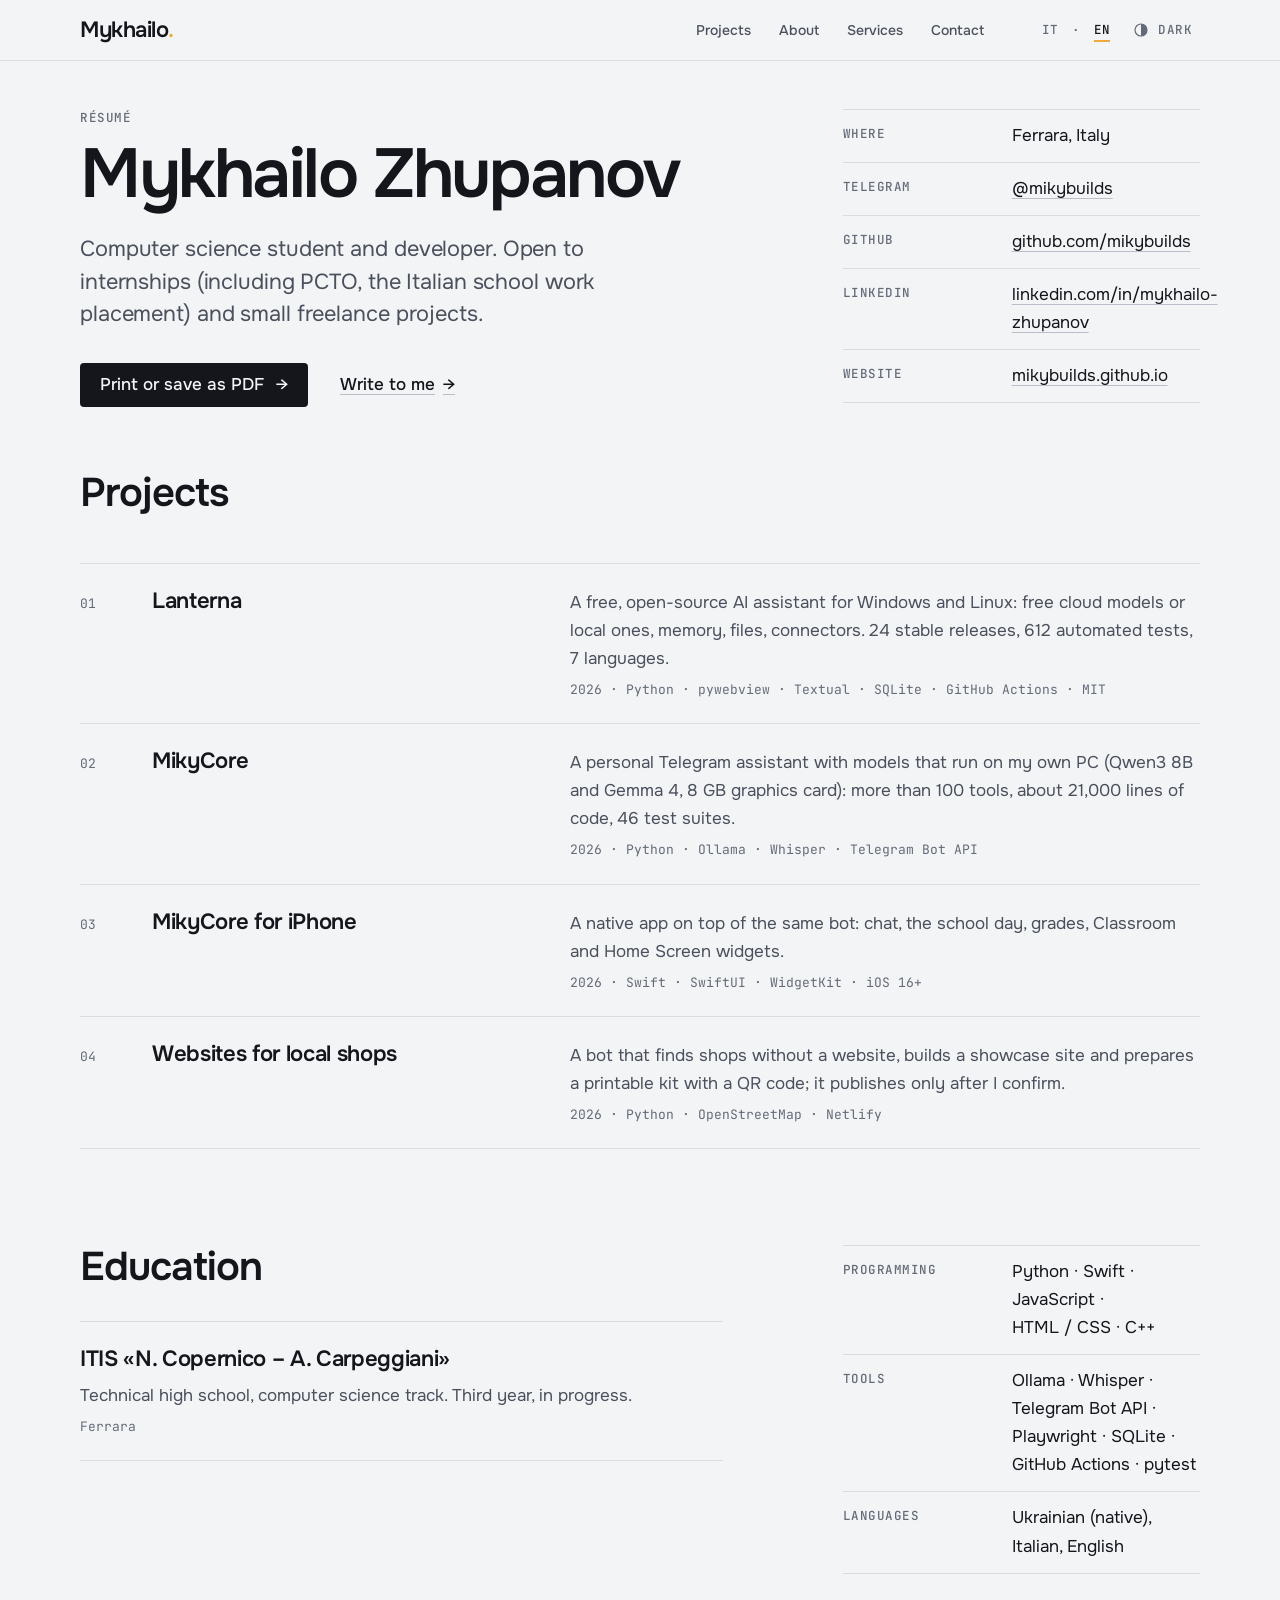
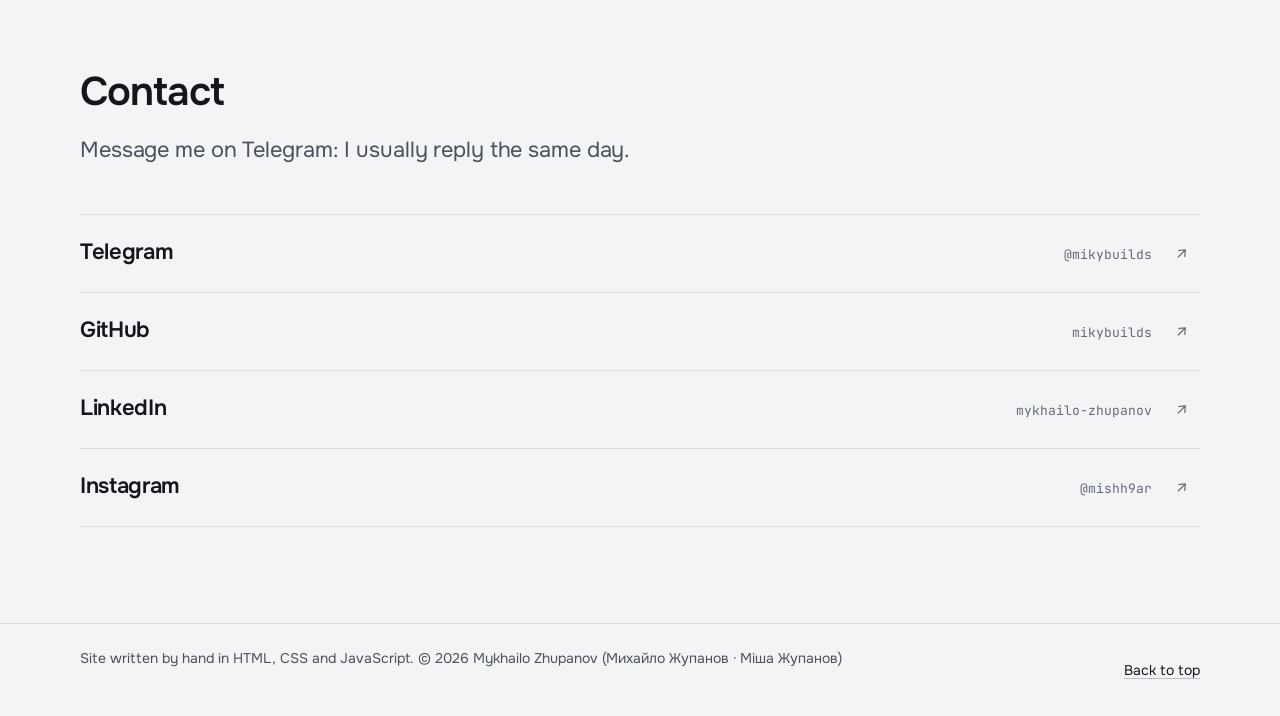
==== commit 8ea3f80b: "MikyCore: name both local models" ====
--- a/cv/index.html
+++ b/cv/index.html
@@ -59,7 +59,7 @@
     </div></div></section>
     <section class="sec first" id="cv-projects"><div class="wrap">
       <div class="sec-head"><h2 class="h2" data-i18n="cv.ph">Progetti</h2></div>
-      <div class="rows"><div class="row cv-row"><span class="row-no meta">01</span><h3 class="h3"><a href="/projects/lanterna/">Lanterna</a></h3><div class="row-text"><p data-i18n="cv.p1">Assistente AI gratuito e open source per Windows e Linux: modelli cloud gratuiti o locali, memoria, file, connettori. 24 rilasci stabili, 612 test automatici, 7 lingue.</p><p class="meta">2026 · Python · pywebview · Textual · SQLite · GitHub Actions · MIT</p></div></div><div class="row cv-row"><span class="row-no meta">02</span><h3 class="h3"><a href="/projects/mikycore/">MikyCore</a></h3><div class="row-text"><p data-i18n="cv.p2">Assistente personale su Telegram con un modello che gira sul mio PC (Qwen3 8B, scheda video da 8 GB): più di 100 strumenti, circa 21 000 righe di codice, 46 suite di test.</p><p class="meta">2026 · Python · Ollama · Whisper · Telegram Bot API</p></div></div><div class="row cv-row"><span class="row-no meta">03</span><h3 class="h3"><a href="/projects/ios/"><span data-i18n="cv.p3n">MikyCore per iPhone</span></a></h3><div class="row-text"><p data-i18n="cv.p3">App nativa che usa lo stesso bot: chat, giornata di scuola, voti, Classroom e widget sulla schermata Home.</p><p class="meta">2026 · Swift · SwiftUI · WidgetKit · iOS 16+</p></div></div><div class="row cv-row"><span class="row-no meta">04</span><h3 class="h3"><a href="/projects/sites/"><span data-i18n="cv.p4n">Siti per negozi locali</span></a></h3><div class="row-text"><p data-i18n="cv.p4">Un bot che trova attività senza sito, costruisce un sito vetrina e prepara un kit stampabile con codice QR; pubblica solo dopo la mia conferma.</p><p class="meta">2026 · Python · OpenStreetMap · Netlify</p></div></div></div>
+      <div class="rows"><div class="row cv-row"><span class="row-no meta">01</span><h3 class="h3"><a href="/projects/lanterna/">Lanterna</a></h3><div class="row-text"><p data-i18n="cv.p1">Assistente AI gratuito e open source per Windows e Linux: modelli cloud gratuiti o locali, memoria, file, connettori. 24 rilasci stabili, 612 test automatici, 7 lingue.</p><p class="meta">2026 · Python · pywebview · Textual · SQLite · GitHub Actions · MIT</p></div></div><div class="row cv-row"><span class="row-no meta">02</span><h3 class="h3"><a href="/projects/mikycore/">MikyCore</a></h3><div class="row-text"><p data-i18n="cv.p2">Assistente personale su Telegram con modelli che girano sul mio PC (Qwen3 8B e Gemma 4, scheda video da 8 GB): più di 100 strumenti, circa 21 000 righe di codice, 46 suite di test.</p><p class="meta">2026 · Python · Ollama · Whisper · Telegram Bot API</p></div></div><div class="row cv-row"><span class="row-no meta">03</span><h3 class="h3"><a href="/projects/ios/"><span data-i18n="cv.p3n">MikyCore per iPhone</span></a></h3><div class="row-text"><p data-i18n="cv.p3">App nativa che usa lo stesso bot: chat, giornata di scuola, voti, Classroom e widget sulla schermata Home.</p><p class="meta">2026 · Swift · SwiftUI · WidgetKit · iOS 16+</p></div></div><div class="row cv-row"><span class="row-no meta">04</span><h3 class="h3"><a href="/projects/sites/"><span data-i18n="cv.p4n">Siti per negozi locali</span></a></h3><div class="row-text"><p data-i18n="cv.p4">Un bot che trova attività senza sito, costruisce un sito vetrina e prepara un kit stampabile con codice QR; pubblica solo dopo la mia conferma.</p><p class="meta">2026 · Python · OpenStreetMap · Netlify</p></div></div></div>
     </div></section>
     <section class="sec" id="cv-more"><div class="wrap"><div class="split">
       <div class="split-main">
@@ -87,7 +87,7 @@
     <p class="small dim"><span data-i18n="foot">Sito scritto a mano in HTML, CSS e JavaScript.</span> © <span id="year">2026</span> Mykhailo Zhupanov <span lang="uk">(Михайло Жупанов · Міша Жупанов)</span></p>
     <a class="small" href="#main" data-i18n="totop">Torna su</a>
   </div></footer>
-  <script>window.PAGE_EN = {"cv.print": "Print or save as PDF", "cv.write": "Write to me", "cv.kind": "Résumé", "cv.c1": "Where", "cv.c1v": "Ferrara, Italy", "cv.c5": "Website", "cv.lead": "Computer science student and developer. Open to internships (including PCTO, the Italian school work placement) and small freelance projects.", "cv.p1": "A free, open-source AI assistant for Windows and Linux: free cloud models or local ones, memory, files, connectors. 24 stable releases, 612 automated tests, 7 languages.", "cv.p2": "A personal Telegram assistant with a model that runs on my own PC (Qwen3 8B, 8 GB graphics card): more than 100 tools, about 21,000 lines of code, 46 test suites.", "cv.p3n": "MikyCore for iPhone", "cv.p3": "A native app on top of the same bot: chat, the school day, grades, Classroom and Home Screen widgets.", "cv.p4n": "Websites for local shops", "cv.p4": "A bot that finds shops without a website, builds a showcase site and prepares a printable kit with a QR code; it publishes only after I confirm.", "cv.ph": "Projects", "cv.eh": "Education", "cv.e1": "Technical high school, computer science track. Third year, in progress.", "cv.s1": "Programming", "cv.s2": "Tools", "cv.s3": "Languages", "cv.s3v": "Ukrainian (native), Italian, English", "cv.row": "CV", "cv.rowm": "one page, printable", "ct.lead": "Message me on Telegram: I usually reply the same day.", "ct.title": "Contact", "_title": "Résumé — Mykhailo Zhupanov", "_desc": "Résumé of Mykhailo Zhupanov: high-school computer science student in Ferrara, Italy; builds AI assistants, Telegram bots, iOS apps and websites.", "skip": "Skip to content", "nav.projects": "Projects", "nav.about": "About", "nav.services": "Services", "nav.contact": "Contact", "foot": "Site written by hand in HTML, CSS and JavaScript.", "totop": "Back to top"};</script>
+  <script>window.PAGE_EN = {"cv.print": "Print or save as PDF", "cv.write": "Write to me", "cv.kind": "Résumé", "cv.c1": "Where", "cv.c1v": "Ferrara, Italy", "cv.c5": "Website", "cv.lead": "Computer science student and developer. Open to internships (including PCTO, the Italian school work placement) and small freelance projects.", "cv.p1": "A free, open-source AI assistant for Windows and Linux: free cloud models or local ones, memory, files, connectors. 24 stable releases, 612 automated tests, 7 languages.", "cv.p2": "A personal Telegram assistant with models that run on my own PC (Qwen3 8B and Gemma 4, 8 GB graphics card): more than 100 tools, about 21,000 lines of code, 46 test suites.", "cv.p3n": "MikyCore for iPhone", "cv.p3": "A native app on top of the same bot: chat, the school day, grades, Classroom and Home Screen widgets.", "cv.p4n": "Websites for local shops", "cv.p4": "A bot that finds shops without a website, builds a showcase site and prepares a printable kit with a QR code; it publishes only after I confirm.", "cv.ph": "Projects", "cv.eh": "Education", "cv.e1": "Technical high school, computer science track. Third year, in progress.", "cv.s1": "Programming", "cv.s2": "Tools", "cv.s3": "Languages", "cv.s3v": "Ukrainian (native), Italian, English", "cv.row": "CV", "cv.rowm": "one page, printable", "ct.lead": "Message me on Telegram: I usually reply the same day.", "ct.title": "Contact", "_title": "Résumé — Mykhailo Zhupanov", "_desc": "Résumé of Mykhailo Zhupanov: high-school computer science student in Ferrara, Italy; builds AI assistants, Telegram bots, iOS apps and websites.", "skip": "Skip to content", "nav.projects": "Projects", "nav.about": "About", "nav.services": "Services", "nav.contact": "Contact", "foot": "Site written by hand in HTML, CSS and JavaScript.", "totop": "Back to top"};</script>
   <script src="/site.js?v=22"></script>
 </body>
 </html>
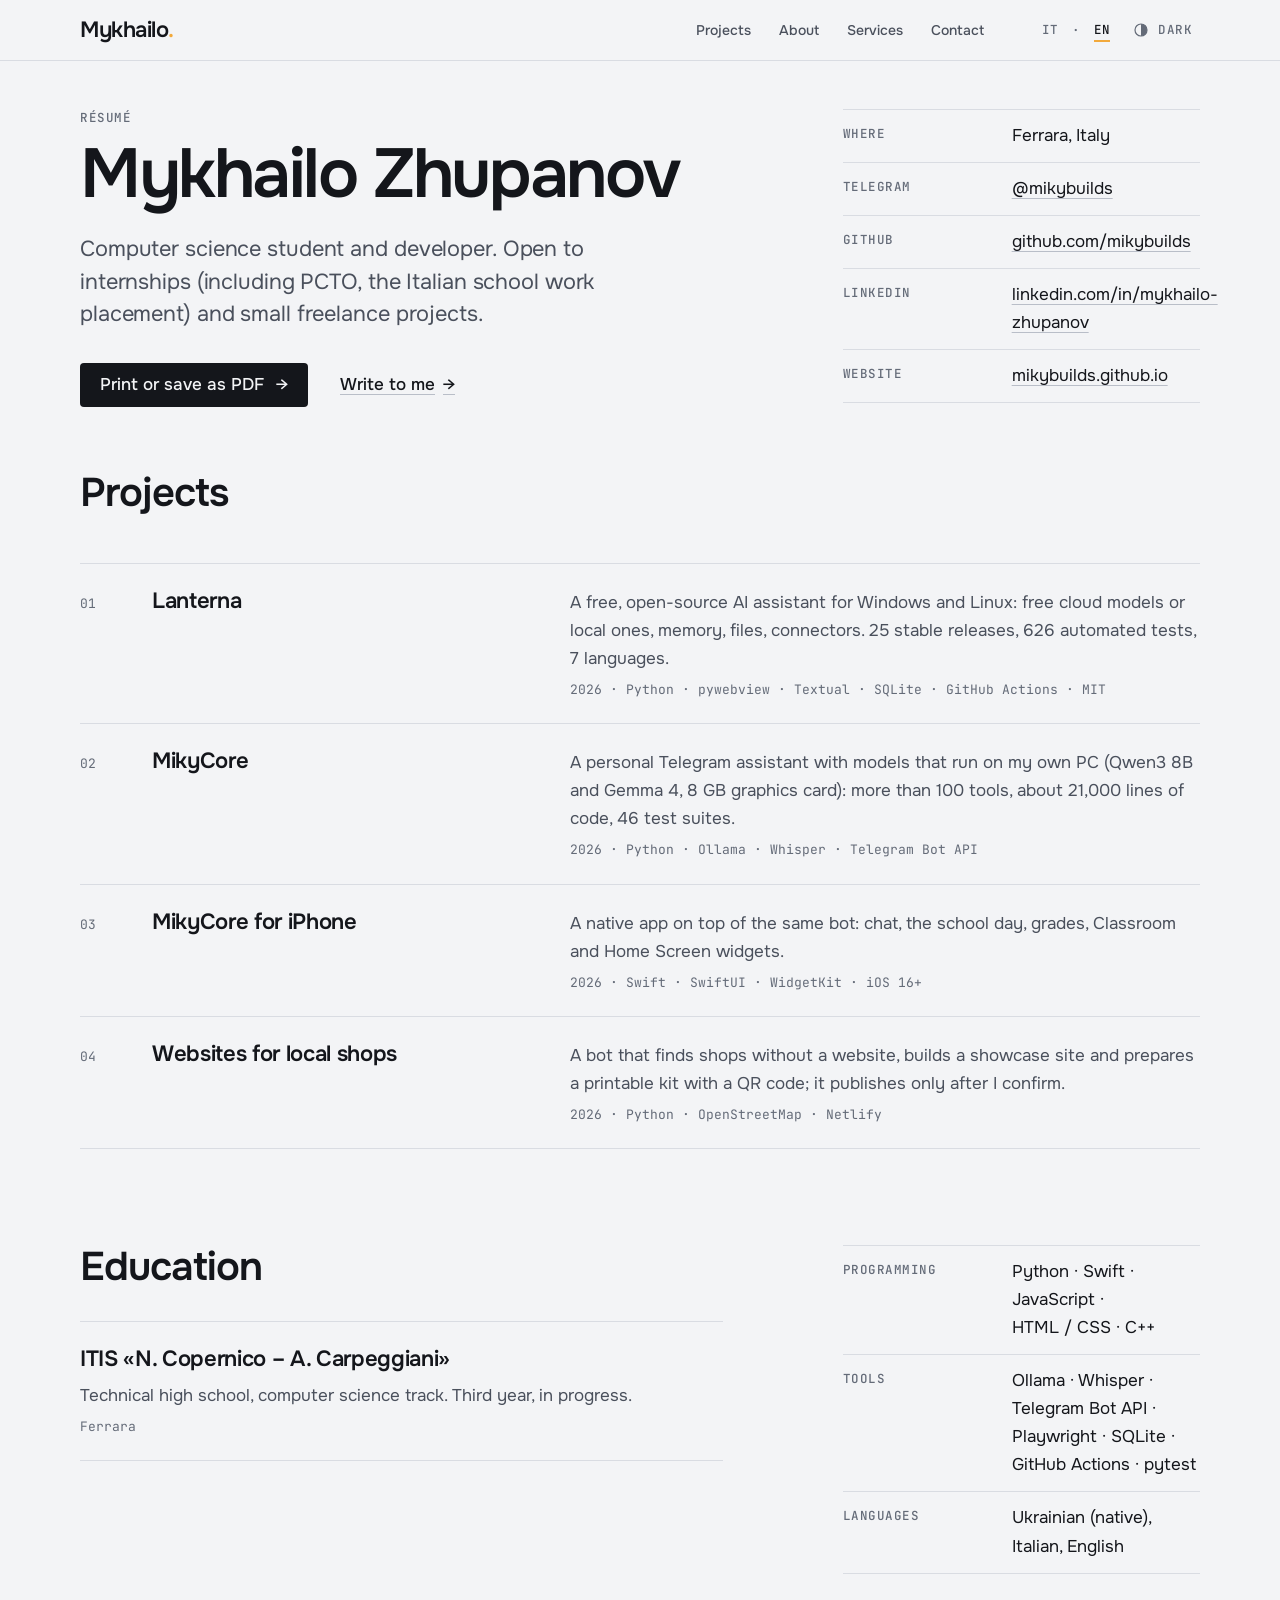
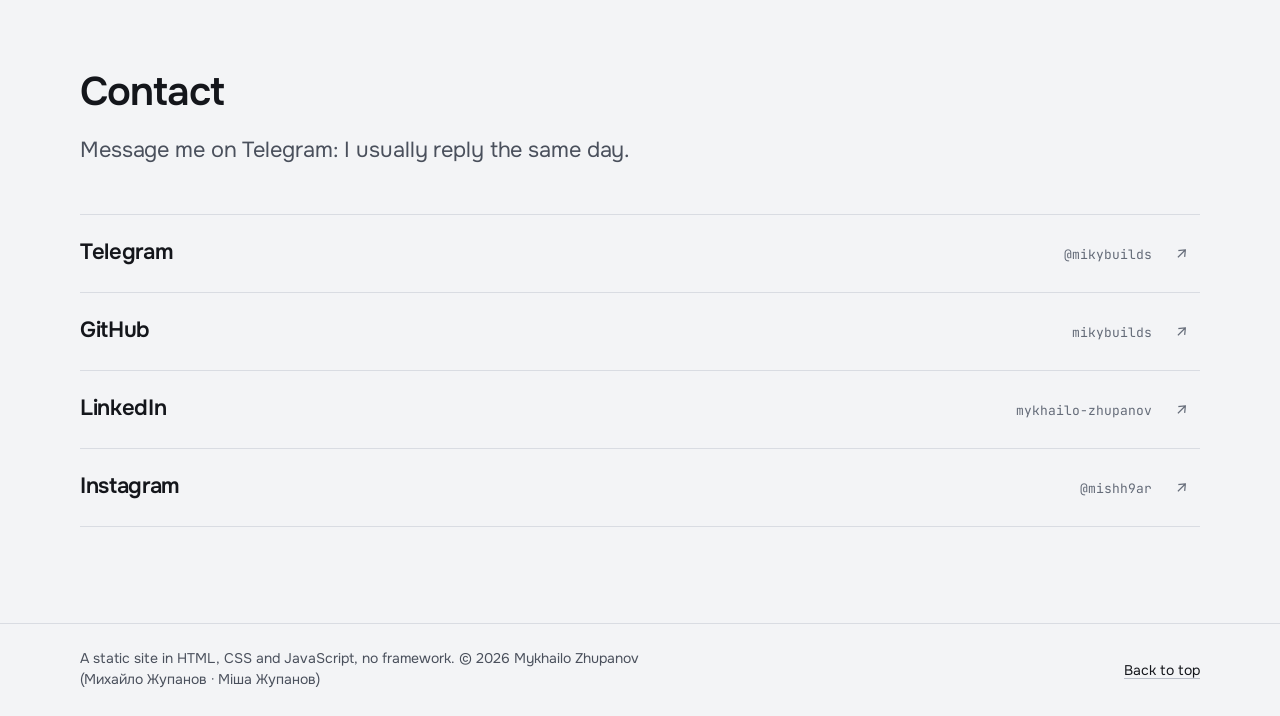
==== commit 2bb27c72: "Lanterna: how it's built, with links to the architecture and security docs; honest footer" ====
--- a/cv/index.html
+++ b/cv/index.html
@@ -17,14 +17,19 @@
   <meta property="og:description" content="Curriculum di Mykhailo Zhupanov (Михайло Жупанов): studente di un istituto tecnico (informatica) a Ferrara, sviluppatore di assistenti AI, bot Telegram, app iOS e siti web.">
   <meta property="og:image" content="https://mikybuilds.github.io/assets/og.png">
   <meta property="og:url" content="https://mikybuilds.github.io/cv/">
-  <link rel="icon" href="data:image/svg+xml,%3Csvg xmlns='http://www.w3.org/2000/svg' viewBox='0 0 64 64'%3E%3Crect width='64' height='64' rx='8' fill='%2314161B'/%3E%3Cpath d='M13 47V18l12 17 12-17v29' fill='none' stroke='%23F3F4F6' stroke-width='6' stroke-linejoin='miter'/%3E%3Ccircle cx='51' cy='45' r='5' fill='%23F2A93B'/%3E%3C/svg%3E">
+  <meta property="og:site_name" content="Mykhailo Zhupanov">
+  <link rel="me" href="https://github.com/mikybuilds">
+  <link rel="icon" href="/favicon.ico" sizes="48x48">
+  <link rel="icon" href="/favicon.svg" type="image/svg+xml">
+  <link rel="icon" href="/favicon-192.png" type="image/png" sizes="192x192">
+  <link rel="apple-touch-icon" href="/apple-touch-icon.png">
   <link rel="preconnect" href="https://fonts.googleapis.com">
   <link rel="preconnect" href="https://fonts.gstatic.com" crossorigin>
   <link href="https://fonts.googleapis.com/css2?family=JetBrains+Mono:wght@400;500&family=Onest:wght@400..600&display=swap" rel="stylesheet">
-  <link rel="stylesheet" href="/tokens.css?v=22">
-  <link rel="stylesheet" href="/base.css?v=22">
-  <link rel="stylesheet" href="/components.css?v=22">
-  <link rel="stylesheet" href="/pages.css?v=22">
+  <link rel="stylesheet" href="/tokens.css?v=24">
+  <link rel="stylesheet" href="/base.css?v=24">
+  <link rel="stylesheet" href="/components.css?v=24">
+  <link rel="stylesheet" href="/pages.css?v=24">
   
   <script>(function(){var d=document.documentElement;d.classList.add("js");try{var t=localStorage.getItem("theme");if(t)d.dataset.theme=t}catch(e){}})();</script>
 </head>
@@ -55,11 +60,11 @@
         <p class="lead" data-i18n="cv.lead">Studente di informatica e sviluppatore. Aperto a stage (anche PCTO) e a piccoli progetti su richiesta.</p>
         <p class="actions"><button class="btn" type="button" data-print><span data-i18n="cv.print">Stampa o salva in PDF</span><span class="arr" aria-hidden="true">→</span></button><a class="more" href="/#contact"><span data-i18n="cv.write">Scrivimi</span><span class="arr" aria-hidden="true">→</span></a></p>
       </div>
-      <div class="split-aside"><dl class="facts"><div><dt class="label"><span data-i18n="cv.c1">Dove</span></dt><dd><span data-i18n="cv.c1v">Ferrara, Italia</span></dd></div><div><dt class="label">Telegram</dt><dd><a href="https://t.me/mikybuilds">@mikybuilds</a></dd></div><div><dt class="label">GitHub</dt><dd><a href="https://github.com/mikybuilds">github.com/mikybuilds</a></dd></div><div><dt class="label">LinkedIn</dt><dd><a href="https://www.linkedin.com/in/mykhailo-zhupanov/">linkedin.com/in/mykhailo-zhupanov</a></dd></div><div><dt class="label"><span data-i18n="cv.c5">Sito</span></dt><dd><a href="/">mikybuilds.github.io</a></dd></div></dl></div>
+      <div class="split-aside"><dl class="facts"><div><dt class="label"><span data-i18n="cv.c1">Dove</span></dt><dd><span data-i18n="cv.c1v">Ferrara, Italia</span></dd></div><div><dt class="label">Telegram</dt><dd><a href="https://t.me/mikybuilds" rel="me">@mikybuilds</a></dd></div><div><dt class="label">GitHub</dt><dd><a href="https://github.com/mikybuilds" rel="me">github.com/mikybuilds</a></dd></div><div><dt class="label">LinkedIn</dt><dd><a href="https://www.linkedin.com/in/mykhailo-zhupanov/" rel="me">linkedin.com/in/mykhailo-zhupanov</a></dd></div><div><dt class="label"><span data-i18n="cv.c5">Sito</span></dt><dd><a href="/">mikybuilds.github.io</a></dd></div></dl></div>
     </div></div></section>
     <section class="sec first" id="cv-projects"><div class="wrap">
       <div class="sec-head"><h2 class="h2" data-i18n="cv.ph">Progetti</h2></div>
-      <div class="rows"><div class="row cv-row"><span class="row-no meta">01</span><h3 class="h3"><a href="/projects/lanterna/">Lanterna</a></h3><div class="row-text"><p data-i18n="cv.p1">Assistente AI gratuito e open source per Windows e Linux: modelli cloud gratuiti o locali, memoria, file, connettori. 24 rilasci stabili, 612 test automatici, 7 lingue.</p><p class="meta">2026 · Python · pywebview · Textual · SQLite · GitHub Actions · MIT</p></div></div><div class="row cv-row"><span class="row-no meta">02</span><h3 class="h3"><a href="/projects/mikycore/">MikyCore</a></h3><div class="row-text"><p data-i18n="cv.p2">Assistente personale su Telegram con modelli che girano sul mio PC (Qwen3 8B e Gemma 4, scheda video da 8 GB): più di 100 strumenti, circa 21 000 righe di codice, 46 suite di test.</p><p class="meta">2026 · Python · Ollama · Whisper · Telegram Bot API</p></div></div><div class="row cv-row"><span class="row-no meta">03</span><h3 class="h3"><a href="/projects/ios/"><span data-i18n="cv.p3n">MikyCore per iPhone</span></a></h3><div class="row-text"><p data-i18n="cv.p3">App nativa che usa lo stesso bot: chat, giornata di scuola, voti, Classroom e widget sulla schermata Home.</p><p class="meta">2026 · Swift · SwiftUI · WidgetKit · iOS 16+</p></div></div><div class="row cv-row"><span class="row-no meta">04</span><h3 class="h3"><a href="/projects/sites/"><span data-i18n="cv.p4n">Siti per negozi locali</span></a></h3><div class="row-text"><p data-i18n="cv.p4">Un bot che trova attività senza sito, costruisce un sito vetrina e prepara un kit stampabile con codice QR; pubblica solo dopo la mia conferma.</p><p class="meta">2026 · Python · OpenStreetMap · Netlify</p></div></div></div>
+      <div class="rows"><div class="row cv-row"><span class="row-no meta">01</span><h3 class="h3"><a href="/projects/lanterna/">Lanterna</a></h3><div class="row-text"><p data-i18n="cv.p1">Assistente AI gratuito e open source per Windows e Linux: modelli cloud gratuiti o locali, memoria, file, connettori. 25 rilasci stabili, 626 test automatici, 7 lingue.</p><p class="meta">2026 · Python · pywebview · Textual · SQLite · GitHub Actions · MIT</p></div></div><div class="row cv-row"><span class="row-no meta">02</span><h3 class="h3"><a href="/projects/mikycore/">MikyCore</a></h3><div class="row-text"><p data-i18n="cv.p2">Assistente personale su Telegram con modelli che girano sul mio PC (Qwen3 8B e Gemma 4, scheda video da 8 GB): più di 100 strumenti, circa 21 000 righe di codice, 46 suite di test.</p><p class="meta">2026 · Python · Ollama · Whisper · Telegram Bot API</p></div></div><div class="row cv-row"><span class="row-no meta">03</span><h3 class="h3"><a href="/projects/ios/"><span data-i18n="cv.p3n">MikyCore per iPhone</span></a></h3><div class="row-text"><p data-i18n="cv.p3">App nativa che usa lo stesso bot: chat, giornata di scuola, voti, Classroom e widget sulla schermata Home.</p><p class="meta">2026 · Swift · SwiftUI · WidgetKit · iOS 16+</p></div></div><div class="row cv-row"><span class="row-no meta">04</span><h3 class="h3"><a href="/projects/sites/"><span data-i18n="cv.p4n">Siti per negozi locali</span></a></h3><div class="row-text"><p data-i18n="cv.p4">Un bot che trova attività senza sito, costruisce un sito vetrina e prepara un kit stampabile con codice QR; pubblica solo dopo la mia conferma.</p><p class="meta">2026 · Python · OpenStreetMap · Netlify</p></div></div></div>
     </div></section>
     <section class="sec" id="cv-more"><div class="wrap"><div class="split">
       <div class="split-main">
@@ -79,15 +84,15 @@
     </div></div></section>
     <section class="sec" id="contact"><div class="wrap">
       <div class="sec-head"><h2 class="h2" data-i18n="ct.title">Contatti</h2><p class="lead" data-i18n="ct.lead">Scrivimi su Telegram: rispondo di solito in giornata.</p></div>
-      <div class="contact-list" data-r><a class="contact-row" href="https://t.me/mikybuilds" target="_blank" rel="noopener"><span class="h3">Telegram</span><span class="meta">@mikybuilds</span><span class="arr" aria-hidden="true">↗</span></a><a class="contact-row" href="https://github.com/mikybuilds" target="_blank" rel="noopener"><span class="h3">GitHub</span><span class="meta">mikybuilds</span><span class="arr" aria-hidden="true">↗</span></a><a class="contact-row" href="https://www.linkedin.com/in/mykhailo-zhupanov/" target="_blank" rel="noopener"><span class="h3">LinkedIn</span><span class="meta">mykhailo-zhupanov</span><span class="arr" aria-hidden="true">↗</span></a><a class="contact-row" href="https://www.instagram.com/mishh9ar/" target="_blank" rel="noopener"><span class="h3">Instagram</span><span class="meta">@mishh9ar</span><span class="arr" aria-hidden="true">↗</span></a></div>
+      <div class="contact-list" data-r><a class="contact-row" href="https://t.me/mikybuilds" target="_blank" rel="me noopener"><span class="h3">Telegram</span><span class="meta">@mikybuilds</span><span class="arr" aria-hidden="true">↗</span></a><a class="contact-row" href="https://github.com/mikybuilds" target="_blank" rel="me noopener"><span class="h3">GitHub</span><span class="meta">mikybuilds</span><span class="arr" aria-hidden="true">↗</span></a><a class="contact-row" href="https://www.linkedin.com/in/mykhailo-zhupanov/" target="_blank" rel="me noopener"><span class="h3">LinkedIn</span><span class="meta">mykhailo-zhupanov</span><span class="arr" aria-hidden="true">↗</span></a><a class="contact-row" href="https://www.instagram.com/mishh9ar/" target="_blank" rel="me noopener"><span class="h3">Instagram</span><span class="meta">@mishh9ar</span><span class="arr" aria-hidden="true">↗</span></a></div>
     </div></section>
   </main>
 
   <footer class="site-foot"><div class="wrap">
-    <p class="small dim"><span data-i18n="foot">Sito scritto a mano in HTML, CSS e JavaScript.</span> © <span id="year">2026</span> Mykhailo Zhupanov <span lang="uk">(Михайло Жупанов · Міша Жупанов)</span></p>
+    <p class="small dim"><span data-i18n="foot">Sito statico in HTML, CSS e JavaScript, senza framework.</span> © <span id="year">2026</span> Mykhailo Zhupanov <span lang="uk">(Михайло Жупанов · Міша Жупанов)</span></p>
     <a class="small" href="#main" data-i18n="totop">Torna su</a>
   </div></footer>
-  <script>window.PAGE_EN = {"cv.print": "Print or save as PDF", "cv.write": "Write to me", "cv.kind": "Résumé", "cv.c1": "Where", "cv.c1v": "Ferrara, Italy", "cv.c5": "Website", "cv.lead": "Computer science student and developer. Open to internships (including PCTO, the Italian school work placement) and small freelance projects.", "cv.p1": "A free, open-source AI assistant for Windows and Linux: free cloud models or local ones, memory, files, connectors. 24 stable releases, 612 automated tests, 7 languages.", "cv.p2": "A personal Telegram assistant with models that run on my own PC (Qwen3 8B and Gemma 4, 8 GB graphics card): more than 100 tools, about 21,000 lines of code, 46 test suites.", "cv.p3n": "MikyCore for iPhone", "cv.p3": "A native app on top of the same bot: chat, the school day, grades, Classroom and Home Screen widgets.", "cv.p4n": "Websites for local shops", "cv.p4": "A bot that finds shops without a website, builds a showcase site and prepares a printable kit with a QR code; it publishes only after I confirm.", "cv.ph": "Projects", "cv.eh": "Education", "cv.e1": "Technical high school, computer science track. Third year, in progress.", "cv.s1": "Programming", "cv.s2": "Tools", "cv.s3": "Languages", "cv.s3v": "Ukrainian (native), Italian, English", "cv.row": "CV", "cv.rowm": "one page, printable", "ct.lead": "Message me on Telegram: I usually reply the same day.", "ct.title": "Contact", "_title": "Résumé — Mykhailo Zhupanov", "_desc": "Résumé of Mykhailo Zhupanov: high-school computer science student in Ferrara, Italy; builds AI assistants, Telegram bots, iOS apps and websites.", "skip": "Skip to content", "nav.projects": "Projects", "nav.about": "About", "nav.services": "Services", "nav.contact": "Contact", "foot": "Site written by hand in HTML, CSS and JavaScript.", "totop": "Back to top"};</script>
-  <script src="/site.js?v=22"></script>
+  <script>window.PAGE_EN = {"cv.print": "Print or save as PDF", "cv.write": "Write to me", "cv.kind": "Résumé", "cv.c1": "Where", "cv.c1v": "Ferrara, Italy", "cv.c5": "Website", "cv.lead": "Computer science student and developer. Open to internships (including PCTO, the Italian school work placement) and small freelance projects.", "cv.p1": "A free, open-source AI assistant for Windows and Linux: free cloud models or local ones, memory, files, connectors. 25 stable releases, 626 automated tests, 7 languages.", "cv.p2": "A personal Telegram assistant with models that run on my own PC (Qwen3 8B and Gemma 4, 8 GB graphics card): more than 100 tools, about 21,000 lines of code, 46 test suites.", "cv.p3n": "MikyCore for iPhone", "cv.p3": "A native app on top of the same bot: chat, the school day, grades, Classroom and Home Screen widgets.", "cv.p4n": "Websites for local shops", "cv.p4": "A bot that finds shops without a website, builds a showcase site and prepares a printable kit with a QR code; it publishes only after I confirm.", "cv.ph": "Projects", "cv.eh": "Education", "cv.e1": "Technical high school, computer science track. Third year, in progress.", "cv.s1": "Programming", "cv.s2": "Tools", "cv.s3": "Languages", "cv.s3v": "Ukrainian (native), Italian, English", "cv.row": "CV", "cv.rowm": "one page, printable", "ct.lead": "Message me on Telegram: I usually reply the same day.", "ct.title": "Contact", "_title": "Résumé — Mykhailo Zhupanov", "_desc": "Résumé of Mykhailo Zhupanov: high-school computer science student in Ferrara, Italy; builds AI assistants, Telegram bots, iOS apps and websites.", "skip": "Skip to content", "nav.projects": "Projects", "nav.about": "About", "nav.services": "Services", "nav.contact": "Contact", "foot": "A static site in HTML, CSS and JavaScript, no framework.", "totop": "Back to top"};</script>
+  <script src="/site.js?v=24"></script>
 </body>
 </html>
--- a/components.css
+++ b/components.css
@@ -166,6 +166,7 @@
 .site-foot { border-top: 1px solid var(--line); padding: var(--s5) 0; }
 .site-foot a { display: inline-flex; align-items: center; min-height: 44px; }
 .site-foot .wrap { display: flex; flex-wrap: wrap; justify-content: space-between; gap: var(--s3) var(--s5); }
+.site-foot p { max-width: 64ch; }   /* the colophon wraps in its own measure, so "back to top" keeps its place on the right */
 
 /* ---------- motion ---------- */
 .js [data-r] { opacity: 0; transform: translateY(8px); transition: opacity var(--t-slow) var(--ease) var(--d, 0ms), transform var(--t-slow) var(--ease) var(--d, 0ms); }
--- a/pages.css
+++ b/pages.css
@@ -111,3 +111,4 @@
   .facts > div { padding: 5pt 0; grid-template-columns: minmax(0, 7em) minmax(0, 1fr); gap: 8pt; }
   .mt-m { margin-top: 6pt; }
 }
+.split + .steps-label { margin: var(--s7) 0 var(--s4); }
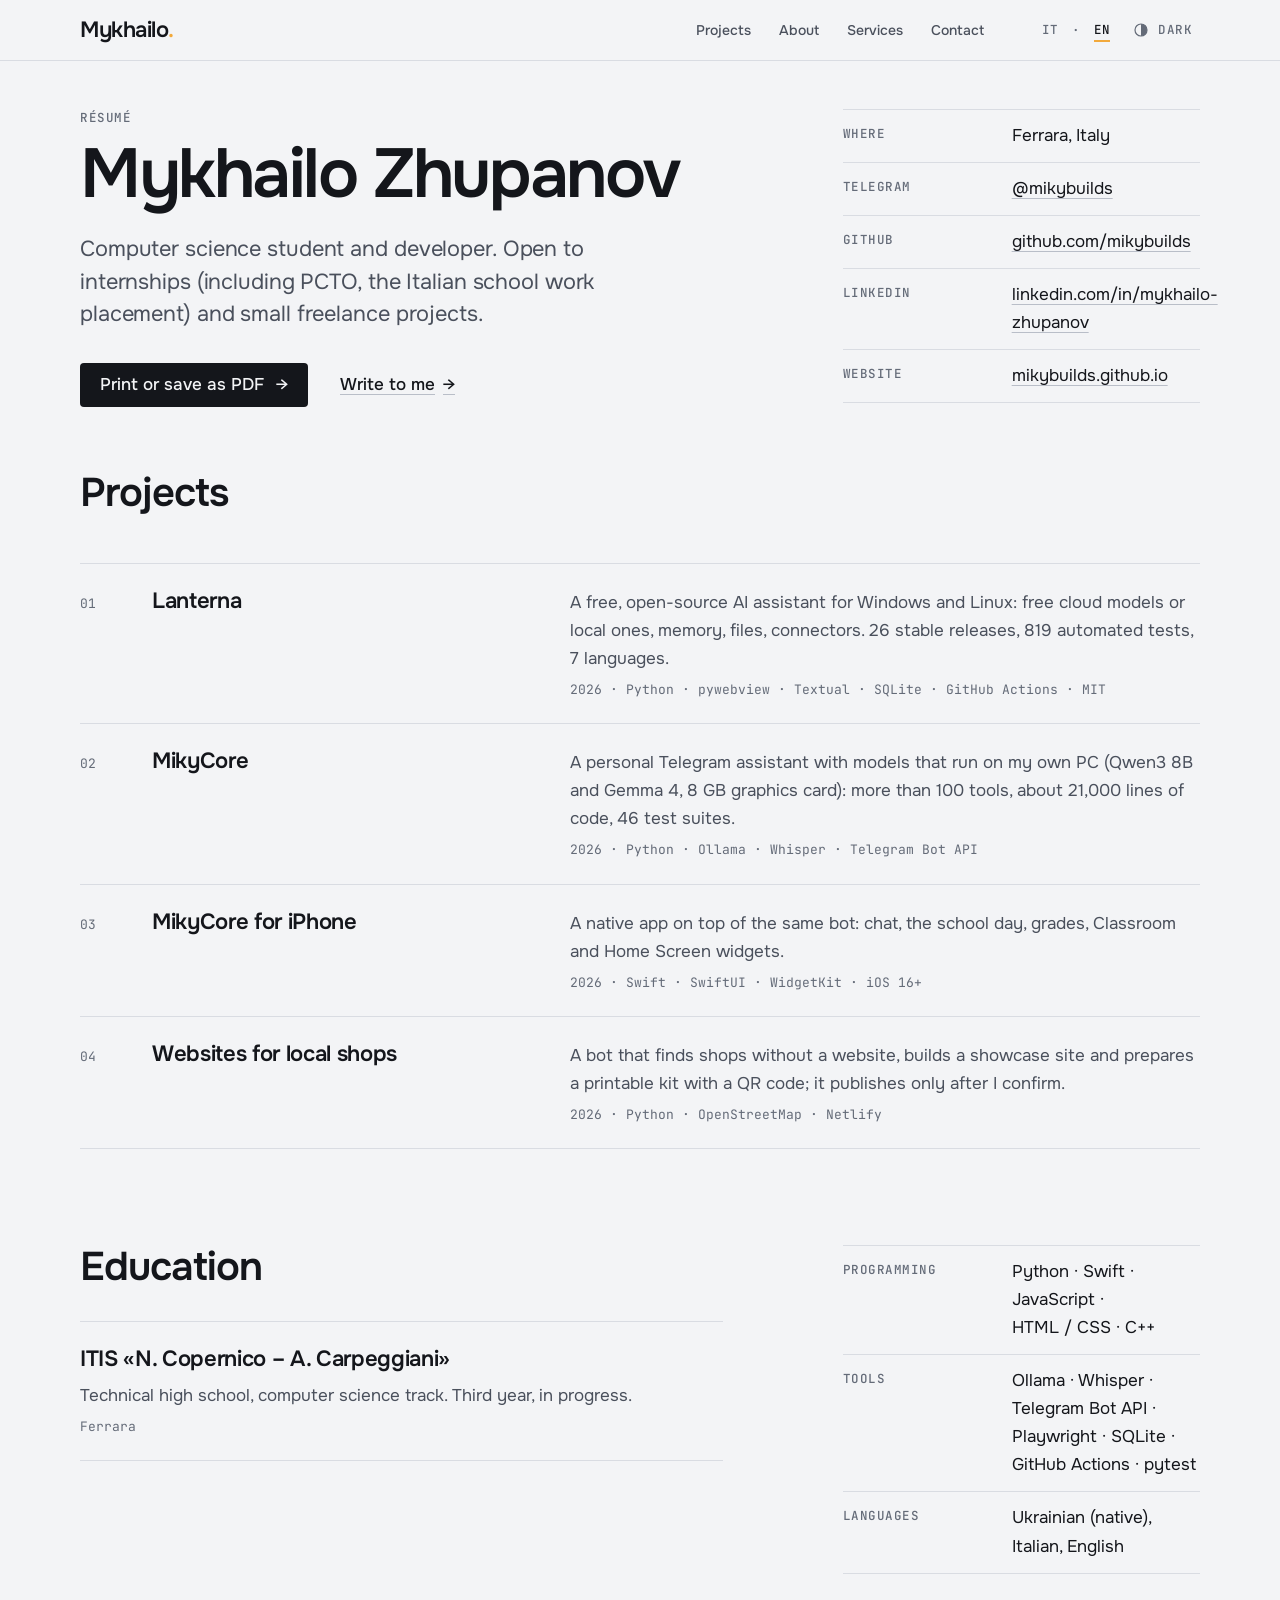
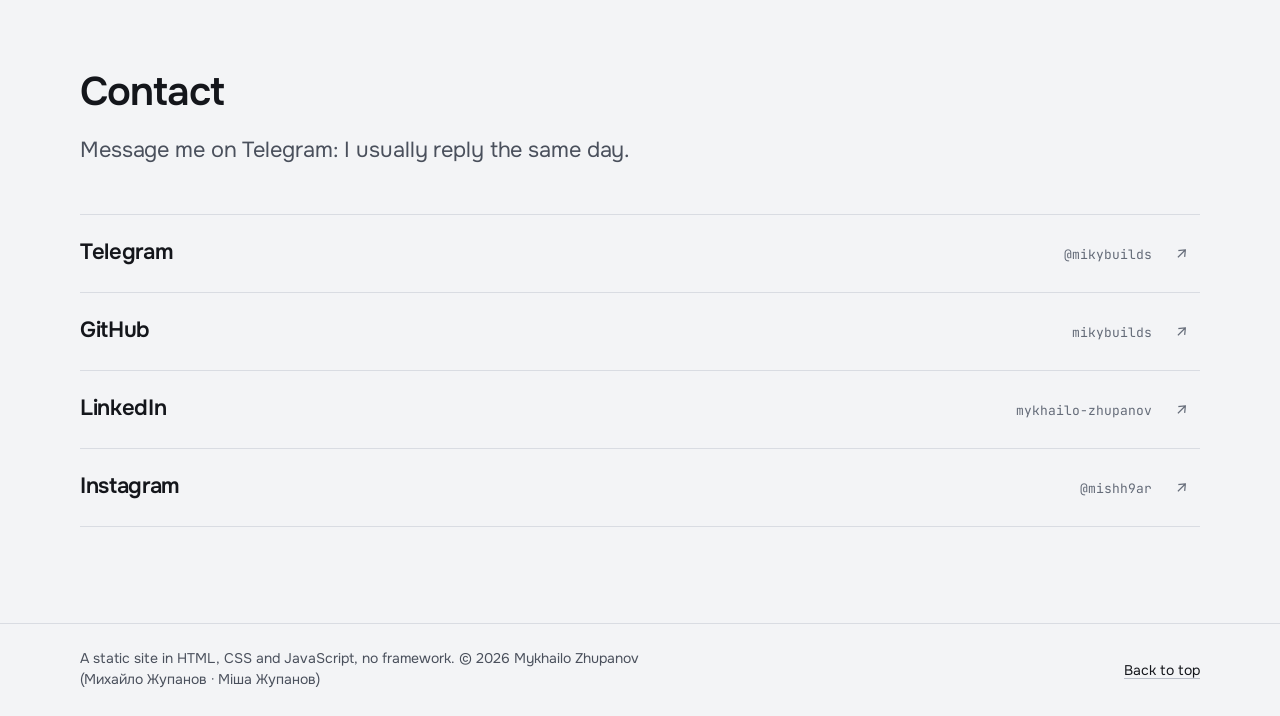
==== commit c3692ebf: "Lanterna 1.1.10 on the site" ====
--- a/cv/index.html
+++ b/cv/index.html
@@ -64,7 +64,7 @@
     </div></div></section>
     <section class="sec first" id="cv-projects"><div class="wrap">
       <div class="sec-head"><h2 class="h2" data-i18n="cv.ph">Progetti</h2></div>
-      <div class="rows"><div class="row cv-row"><span class="row-no meta">01</span><h3 class="h3"><a href="/projects/lanterna/">Lanterna</a></h3><div class="row-text"><p data-i18n="cv.p1">Assistente AI gratuito e open source per Windows e Linux: modelli cloud gratuiti o locali, memoria, file, connettori. 25 rilasci stabili, 626 test automatici, 7 lingue.</p><p class="meta">2026 · Python · pywebview · Textual · SQLite · GitHub Actions · MIT</p></div></div><div class="row cv-row"><span class="row-no meta">02</span><h3 class="h3"><a href="/projects/mikycore/">MikyCore</a></h3><div class="row-text"><p data-i18n="cv.p2">Assistente personale su Telegram con modelli che girano sul mio PC (Qwen3 8B e Gemma 4, scheda video da 8 GB): più di 100 strumenti, circa 21 000 righe di codice, 46 suite di test.</p><p class="meta">2026 · Python · Ollama · Whisper · Telegram Bot API</p></div></div><div class="row cv-row"><span class="row-no meta">03</span><h3 class="h3"><a href="/projects/ios/"><span data-i18n="cv.p3n">MikyCore per iPhone</span></a></h3><div class="row-text"><p data-i18n="cv.p3">App nativa che usa lo stesso bot: chat, giornata di scuola, voti, Classroom e widget sulla schermata Home.</p><p class="meta">2026 · Swift · SwiftUI · WidgetKit · iOS 16+</p></div></div><div class="row cv-row"><span class="row-no meta">04</span><h3 class="h3"><a href="/projects/sites/"><span data-i18n="cv.p4n">Siti per negozi locali</span></a></h3><div class="row-text"><p data-i18n="cv.p4">Un bot che trova attività senza sito, costruisce un sito vetrina e prepara un kit stampabile con codice QR; pubblica solo dopo la mia conferma.</p><p class="meta">2026 · Python · OpenStreetMap · Netlify</p></div></div></div>
+      <div class="rows"><div class="row cv-row"><span class="row-no meta">01</span><h3 class="h3"><a href="/projects/lanterna/">Lanterna</a></h3><div class="row-text"><p data-i18n="cv.p1">Assistente AI gratuito e open source per Windows e Linux: modelli cloud gratuiti o locali, memoria, file, connettori. 26 rilasci stabili, 819 test automatici, 7 lingue.</p><p class="meta">2026 · Python · pywebview · Textual · SQLite · GitHub Actions · MIT</p></div></div><div class="row cv-row"><span class="row-no meta">02</span><h3 class="h3"><a href="/projects/mikycore/">MikyCore</a></h3><div class="row-text"><p data-i18n="cv.p2">Assistente personale su Telegram con modelli che girano sul mio PC (Qwen3 8B e Gemma 4, scheda video da 8 GB): più di 100 strumenti, circa 21 000 righe di codice, 46 suite di test.</p><p class="meta">2026 · Python · Ollama · Whisper · Telegram Bot API</p></div></div><div class="row cv-row"><span class="row-no meta">03</span><h3 class="h3"><a href="/projects/ios/"><span data-i18n="cv.p3n">MikyCore per iPhone</span></a></h3><div class="row-text"><p data-i18n="cv.p3">App nativa che usa lo stesso bot: chat, giornata di scuola, voti, Classroom e widget sulla schermata Home.</p><p class="meta">2026 · Swift · SwiftUI · WidgetKit · iOS 16+</p></div></div><div class="row cv-row"><span class="row-no meta">04</span><h3 class="h3"><a href="/projects/sites/"><span data-i18n="cv.p4n">Siti per negozi locali</span></a></h3><div class="row-text"><p data-i18n="cv.p4">Un bot che trova attività senza sito, costruisce un sito vetrina e prepara un kit stampabile con codice QR; pubblica solo dopo la mia conferma.</p><p class="meta">2026 · Python · OpenStreetMap · Netlify</p></div></div></div>
     </div></section>
     <section class="sec" id="cv-more"><div class="wrap"><div class="split">
       <div class="split-main">
@@ -92,7 +92,7 @@
     <p class="small dim"><span data-i18n="foot">Sito statico in HTML, CSS e JavaScript, senza framework.</span> © <span id="year">2026</span> Mykhailo Zhupanov <span lang="uk">(Михайло Жупанов · Міша Жупанов)</span></p>
     <a class="small" href="#main" data-i18n="totop">Torna su</a>
   </div></footer>
-  <script>window.PAGE_EN = {"cv.print": "Print or save as PDF", "cv.write": "Write to me", "cv.kind": "Résumé", "cv.c1": "Where", "cv.c1v": "Ferrara, Italy", "cv.c5": "Website", "cv.lead": "Computer science student and developer. Open to internships (including PCTO, the Italian school work placement) and small freelance projects.", "cv.p1": "A free, open-source AI assistant for Windows and Linux: free cloud models or local ones, memory, files, connectors. 25 stable releases, 626 automated tests, 7 languages.", "cv.p2": "A personal Telegram assistant with models that run on my own PC (Qwen3 8B and Gemma 4, 8 GB graphics card): more than 100 tools, about 21,000 lines of code, 46 test suites.", "cv.p3n": "MikyCore for iPhone", "cv.p3": "A native app on top of the same bot: chat, the school day, grades, Classroom and Home Screen widgets.", "cv.p4n": "Websites for local shops", "cv.p4": "A bot that finds shops without a website, builds a showcase site and prepares a printable kit with a QR code; it publishes only after I confirm.", "cv.ph": "Projects", "cv.eh": "Education", "cv.e1": "Technical high school, computer science track. Third year, in progress.", "cv.s1": "Programming", "cv.s2": "Tools", "cv.s3": "Languages", "cv.s3v": "Ukrainian (native), Italian, English", "cv.row": "CV", "cv.rowm": "one page, printable", "ct.lead": "Message me on Telegram: I usually reply the same day.", "ct.title": "Contact", "_title": "Résumé — Mykhailo Zhupanov", "_desc": "Résumé of Mykhailo Zhupanov: high-school computer science student in Ferrara, Italy; builds AI assistants, Telegram bots, iOS apps and websites.", "skip": "Skip to content", "nav.projects": "Projects", "nav.about": "About", "nav.services": "Services", "nav.contact": "Contact", "foot": "A static site in HTML, CSS and JavaScript, no framework.", "totop": "Back to top"};</script>
+  <script>window.PAGE_EN = {"cv.print": "Print or save as PDF", "cv.write": "Write to me", "cv.kind": "Résumé", "cv.c1": "Where", "cv.c1v": "Ferrara, Italy", "cv.c5": "Website", "cv.lead": "Computer science student and developer. Open to internships (including PCTO, the Italian school work placement) and small freelance projects.", "cv.p1": "A free, open-source AI assistant for Windows and Linux: free cloud models or local ones, memory, files, connectors. 26 stable releases, 819 automated tests, 7 languages.", "cv.p2": "A personal Telegram assistant with models that run on my own PC (Qwen3 8B and Gemma 4, 8 GB graphics card): more than 100 tools, about 21,000 lines of code, 46 test suites.", "cv.p3n": "MikyCore for iPhone", "cv.p3": "A native app on top of the same bot: chat, the school day, grades, Classroom and Home Screen widgets.", "cv.p4n": "Websites for local shops", "cv.p4": "A bot that finds shops without a website, builds a showcase site and prepares a printable kit with a QR code; it publishes only after I confirm.", "cv.ph": "Projects", "cv.eh": "Education", "cv.e1": "Technical high school, computer science track. Third year, in progress.", "cv.s1": "Programming", "cv.s2": "Tools", "cv.s3": "Languages", "cv.s3v": "Ukrainian (native), Italian, English", "cv.row": "CV", "cv.rowm": "one page, printable", "ct.lead": "Message me on Telegram: I usually reply the same day.", "ct.title": "Contact", "_title": "Résumé — Mykhailo Zhupanov", "_desc": "Résumé of Mykhailo Zhupanov: high-school computer science student in Ferrara, Italy; builds AI assistants, Telegram bots, iOS apps and websites.", "skip": "Skip to content", "nav.projects": "Projects", "nav.about": "About", "nav.services": "Services", "nav.contact": "Contact", "foot": "A static site in HTML, CSS and JavaScript, no framework.", "totop": "Back to top"};</script>
   <script src="/site.js?v=24"></script>
 </body>
 </html>
